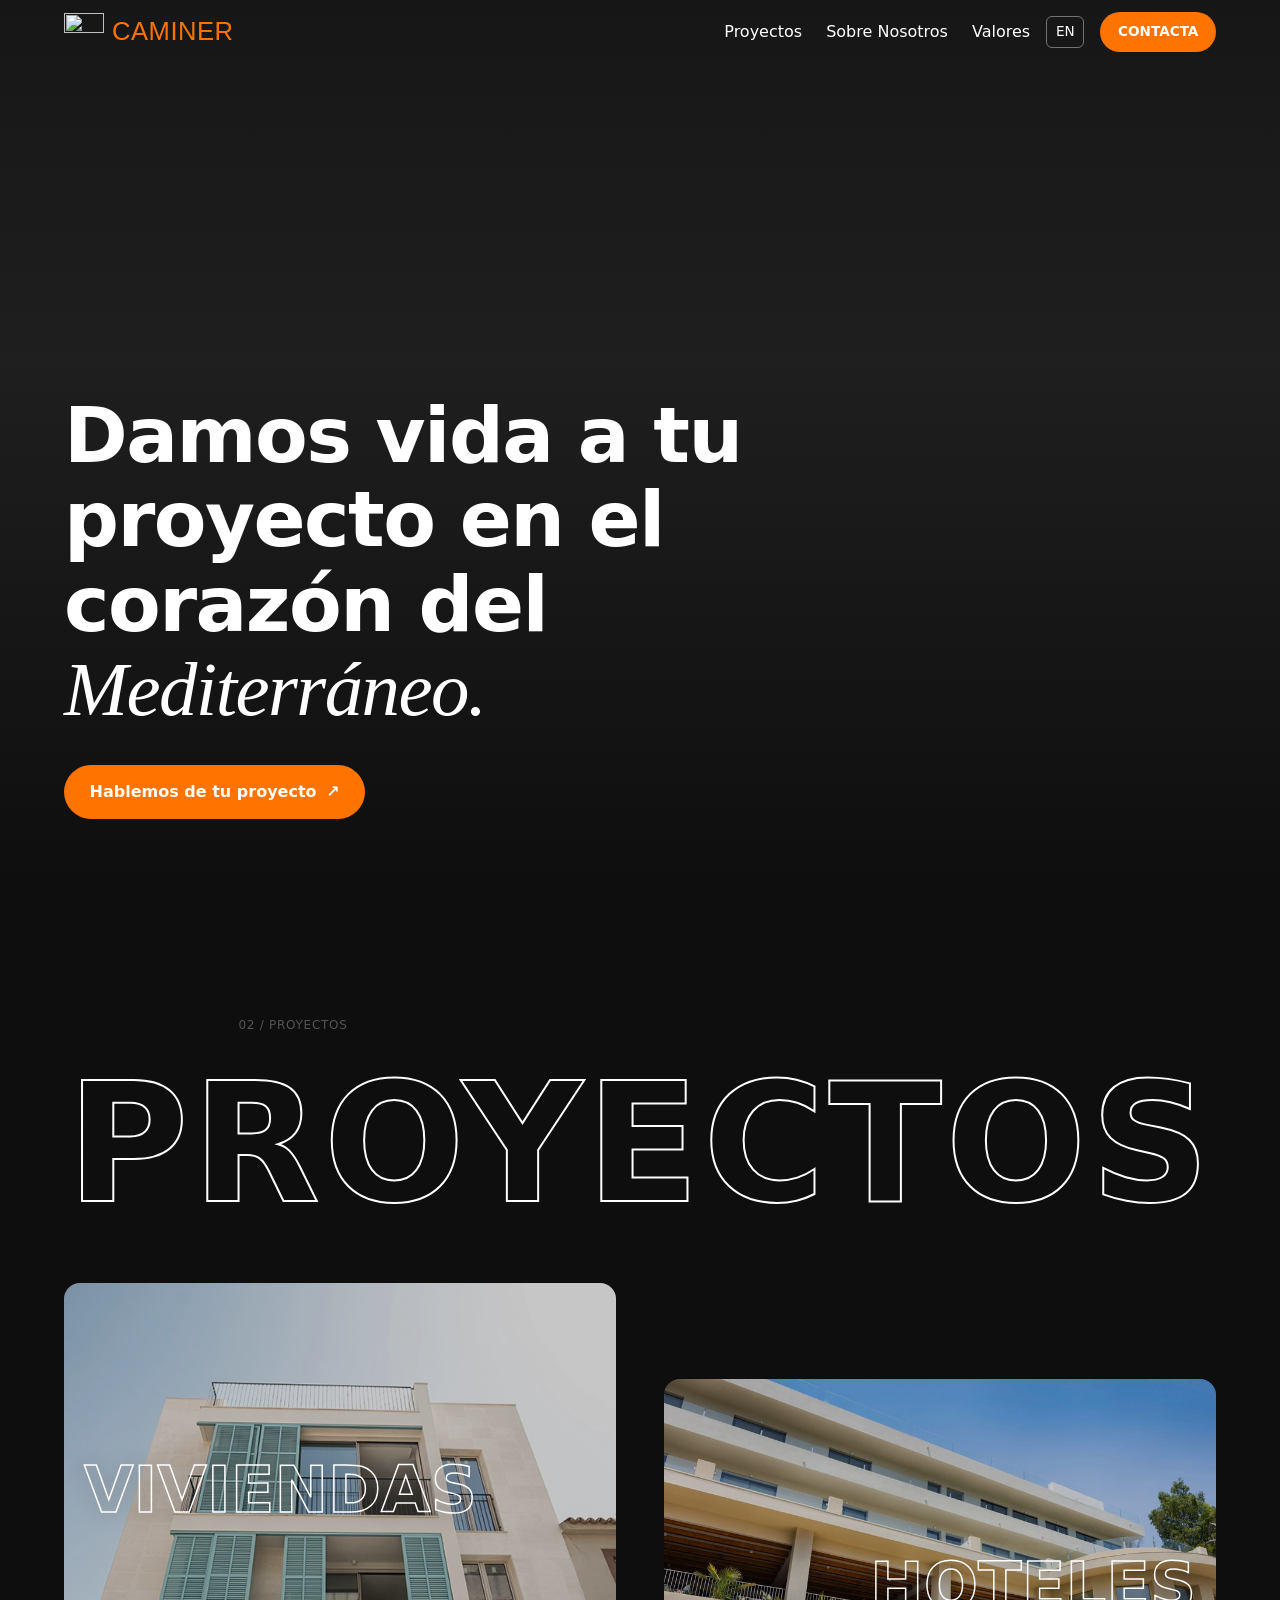
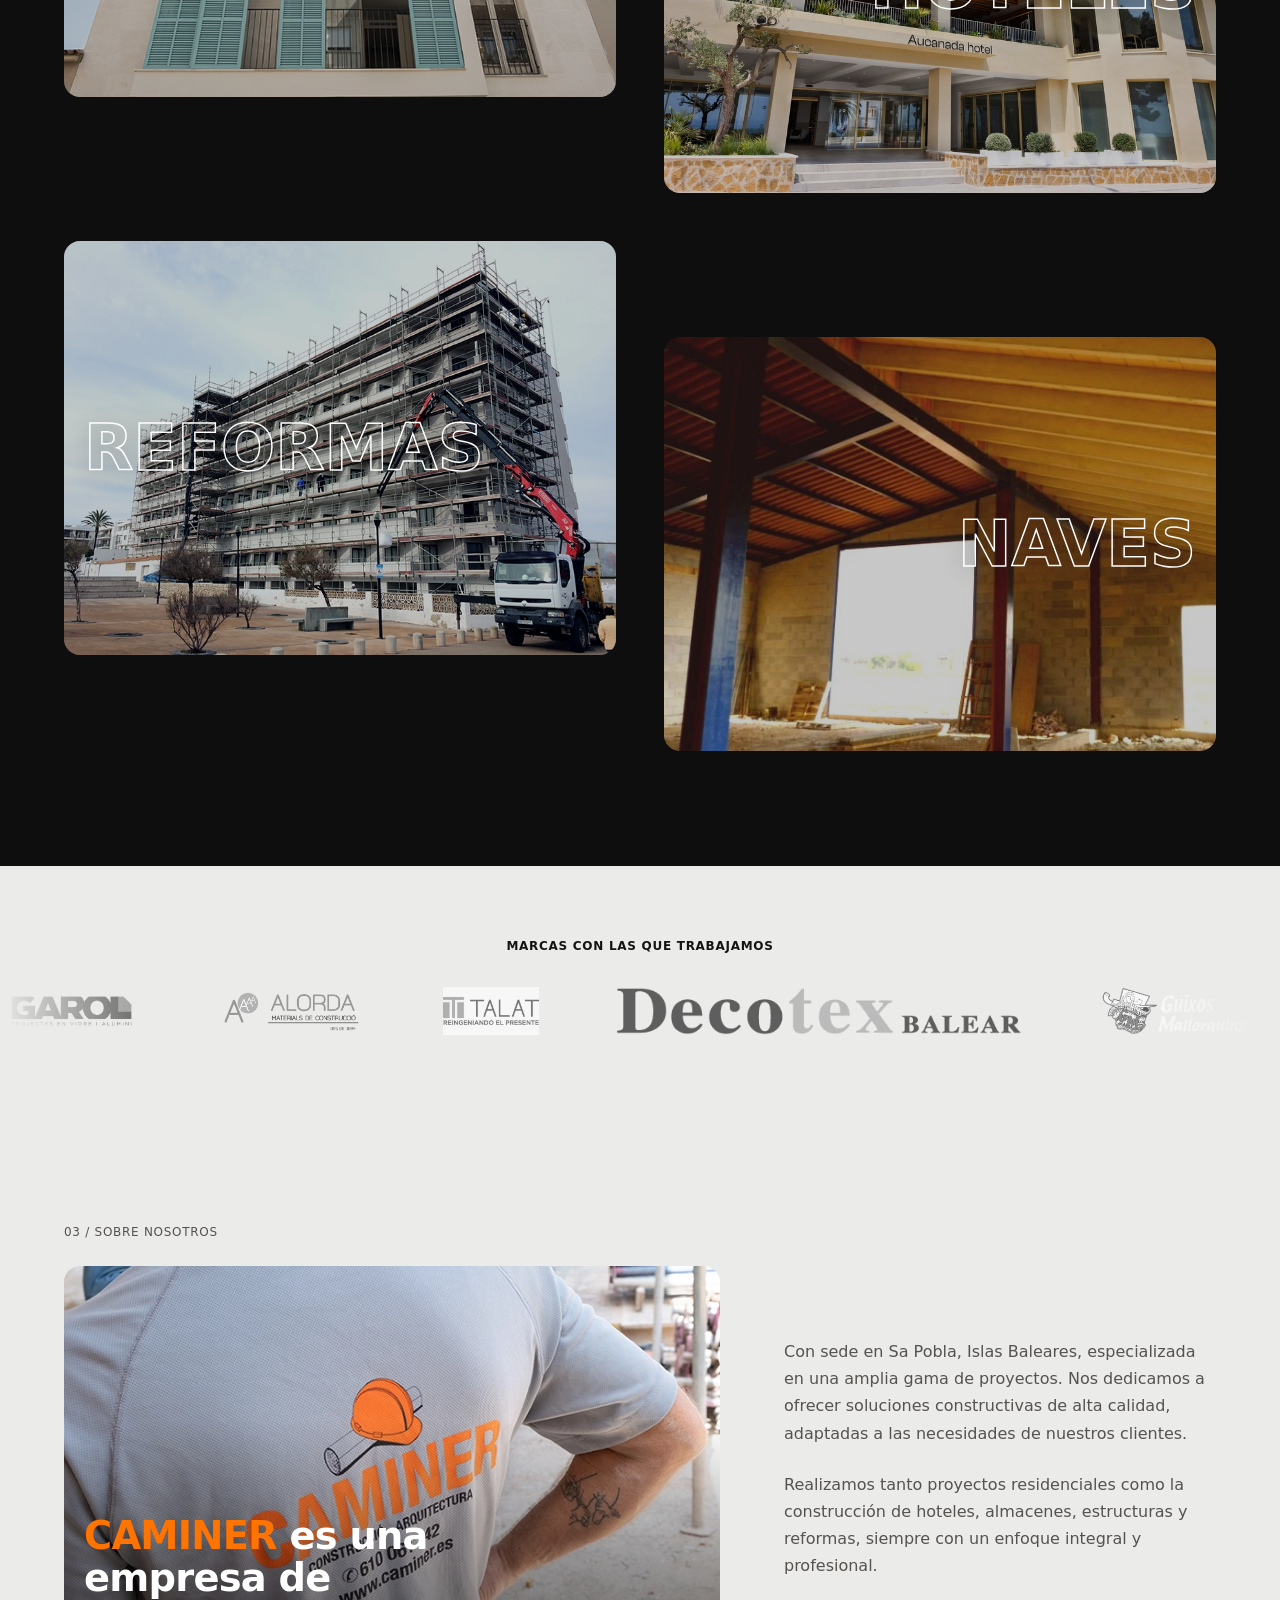
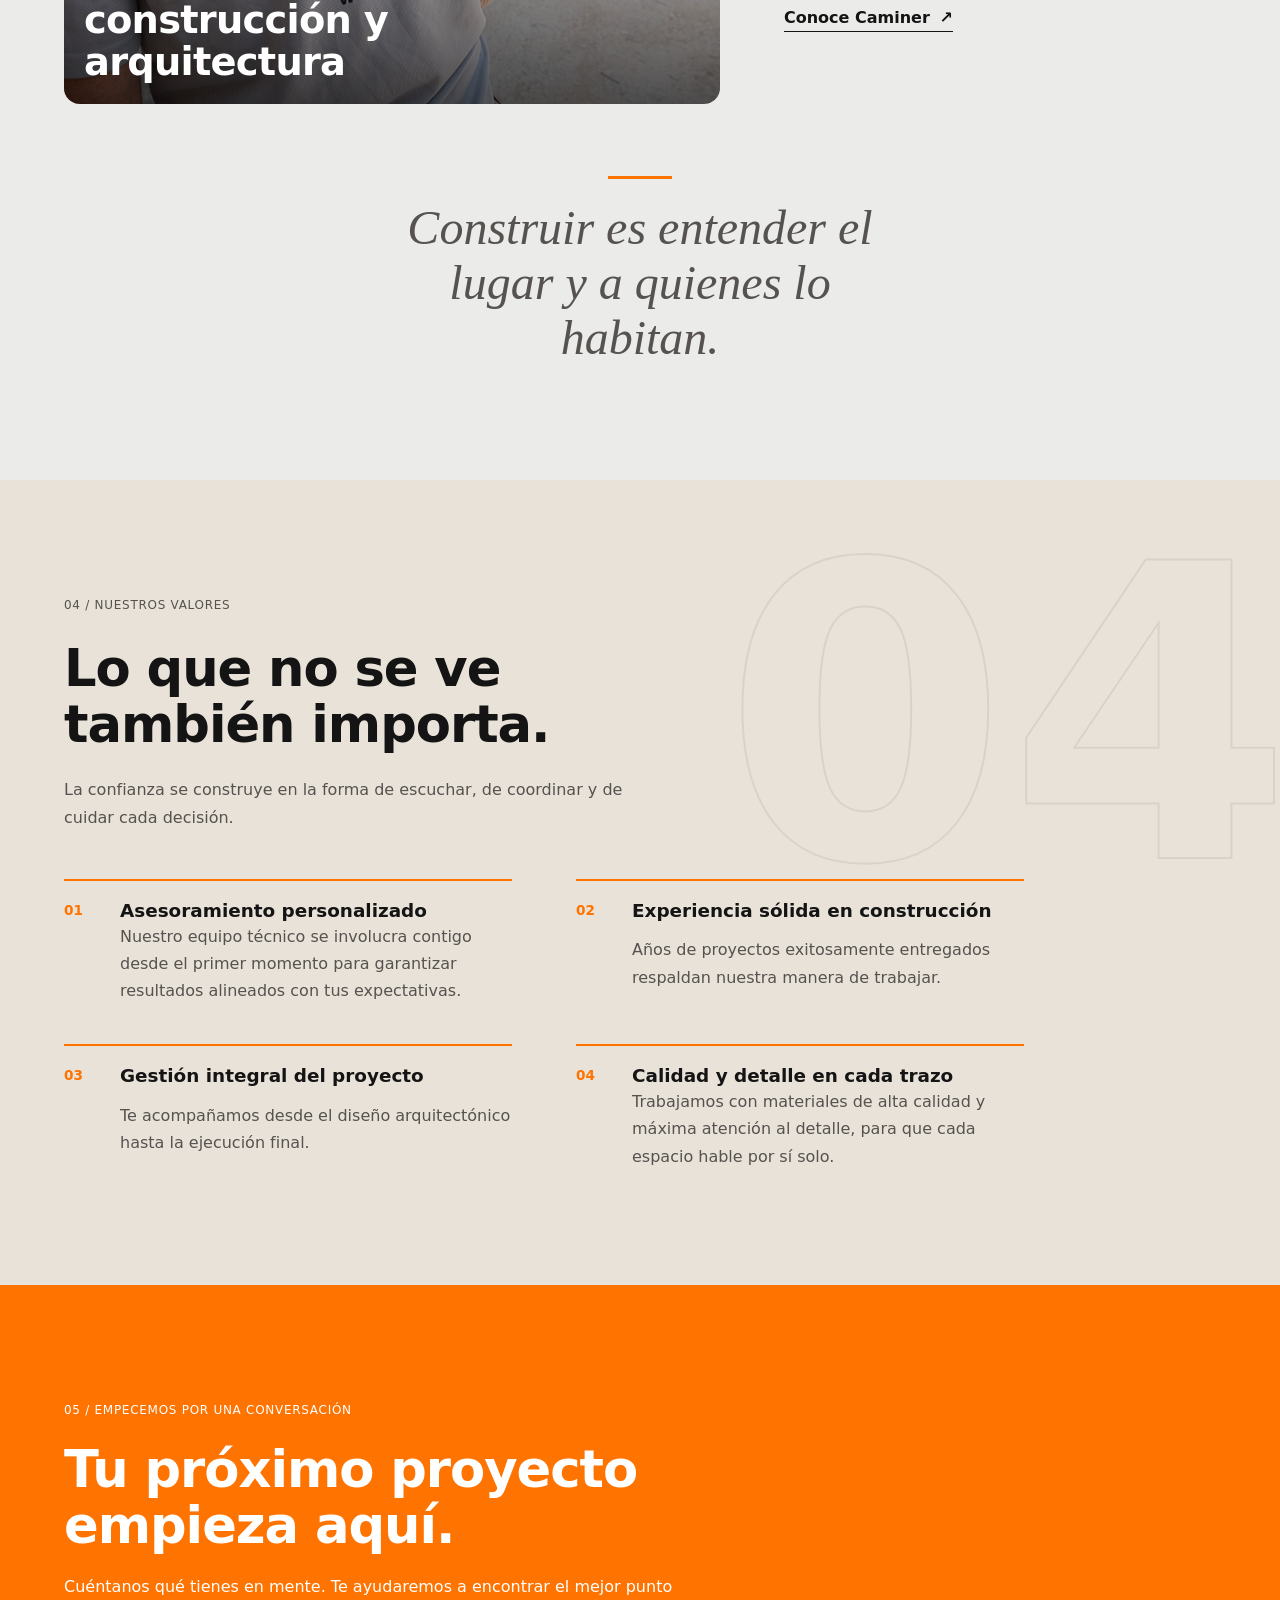
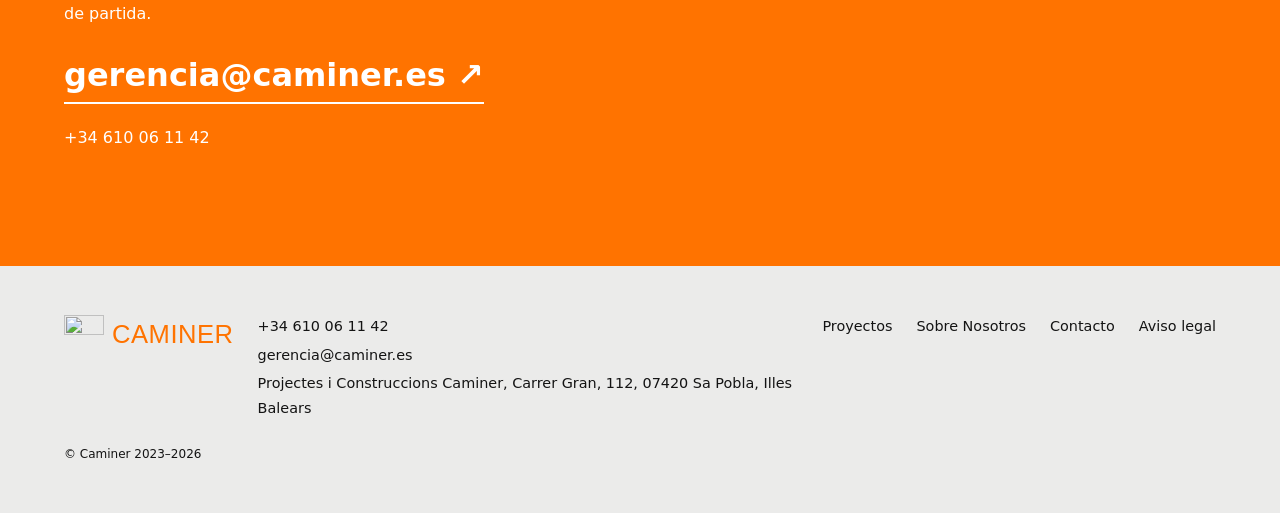
==== index.html @ 470d02f5 "first commit" ====
<!doctype html>
<html lang="es">
  <head>
    <meta charset="utf-8" />
    <meta
      name="viewport"
      content="width=device-width, initial-scale=1, viewport-fit=cover"
    />
    <title>Caminer | Construcción y arquitectura en Sa Pobla, Mallorca</title>
    <meta
      name="description"
      content="Caminer es una empresa de construcción y arquitectura en Sa Pobla, Mallorca: viviendas, hoteles, naves y reformas con gestión integral del proyecto."
    />
    <link rel="canonical" href="https://www.caminer.es/" />
    <meta property="og:type" content="website" />
    <meta property="og:site_name" content="Caminer" />
    <meta
      property="og:title"
      content="Caminer | Construcción y arquitectura en Mallorca"
    />
    <meta
      property="og:description"
      content="Damos vida a tu proyecto en el corazón del Mediterráneo."
    />
    <meta
      property="og:image"
      content="https://www.caminer.es/assets/img/og-card.jpg"
    />
    <meta property="og:locale" content="es_ES" />
    <meta name="twitter:card" content="summary_large_image" />
    <meta name="theme-color" content="#ebebea" />
    <link rel="icon" href="assets/icons/logo.png" />
    <link
      rel="preload"
      href="assets/fonts/Montserrat-VariableFont_wght.ttf"
      as="font"
      type="font/woff2"
      crossorigin
    />
    <link
      rel="preload"
      as="image"
      href="assets/img/hero.webp"
      fetchpriority="high"
    />
    <link rel="stylesheet" href="css/main.css" />
    <script defer src="js/main.js"></script>
    <script type="application/ld+json">
      {
        "@context": "https://schema.org",
        "@type": "GeneralContractor",
        "name": "Projectes i Construccions Caminer S.L.",
        "url": "https://www.caminer.es",
        "telephone": "+34610061142",
        "email": "gerencia@caminer.es",
        "address": {
          "@type": "PostalAddress",
          "streetAddress": "Carrer Gran, 112",
          "postalCode": "07420",
          "addressLocality": "Sa Pobla",
          "addressRegion": "Illes Balears",
          "addressCountry": "ES"
        }
      }
    </script>
  </head>
  <body id="top">
    <a class="skip" href="#main">Saltar al contenido</a>

    <header class="site-header">
      <a class="brand" href="#top" aria-label="Caminer, inicio"
        ><img src="assets/icons/logo.png" alt="" width="40" height="40" /><span
          >CAMINER</span
        ></a
      >
      <nav class="nav" aria-label="Principal">
        <a href="proyectos.html" data-i18n="nav.projects">Proyectos</a>
        <a href="#nosotros" data-i18n="nav.about">Sobre Nosotros</a>
        <a href="#valores" data-i18n="nav.values">Valores</a>
      </nav>
      <button
        class="lang"
        type="button"
        aria-label="Cambiar idioma / Change language"
      >
        EN
      </button>
      <a class="pill pill--small" href="#contacto" data-i18n="nav.contact"
        >CONTACTA</a
      >
      <button
        class="burger"
        type="button"
        aria-label="Abrir menú"
        aria-haspopup="dialog"
        aria-controls="menu"
        aria-expanded="false"
      >
        <span></span><span></span><span></span>
      </button>
    </header>

    <dialog id="menu" class="menu" aria-label="Menú">
      <div class="menu__card">
        <div class="menu__head">
          <a class="brand" href="#top"
            ><img
              src="assets/icons/logo.png"
              alt=""
              width="40"
              height="40"
            /><span>CAMINER</span></a
          >
          <button class="menu__close" type="button" aria-label="Cerrar menú">
            <svg
              viewBox="0 0 24 24"
              width="28"
              height="28"
              fill="none"
              stroke="currentColor"
              stroke-width="2.5"
              stroke-linecap="round"
              aria-hidden="true"
            >
              <path d="M5 5l14 14M19 5 5 19" />
            </svg>
          </button>
        </div>
        <ol class="menu__list">
          <li>
            <a href="#top"
              ><span>01</span><span data-i18n="menu.home">Inicio</span></a
            >
          </li>
          <li>
            <a href="proyectos.html"
              ><span>02</span><span data-i18n="nav.projects">Proyectos</span></a
            >
          </li>
          <li>
            <a href="#nosotros"
              ><span>03</span
              ><span data-i18n="nav.about">Sobre Nosotros</span></a
            >
          </li>
          <li>
            <a href="#valores"
              ><span>04</span
              ><span data-i18n="menu.values">Nuestros valores</span></a
            >
          </li>
        </ol>
        <a class="pill pill--hot" href="#contacto" data-i18n="nav.contact"
          >CONTACTA</a
        >
        <address class="menu__info">
          <a href="tel:+34610061142"
            ><svg
              viewBox="0 0 24 24"
              width="14"
              height="14"
              fill="none"
              stroke="currentColor"
              stroke-width="2"
              stroke-linecap="round"
              stroke-linejoin="round"
              aria-hidden="true"
            >
              <path
                d="M5 4h4l2 5-2.5 1.5a11 11 0 0 0 5 5L15 13l5 2v4a2 2 0 0 1-2 2A16 16 0 0 1 3 6a2 2 0 0 1 2-2z"
              /></svg
            >+34 610 06 11 42</a
          >
          <a href="mailto:gerencia@caminer.es"
            ><svg
              viewBox="0 0 24 24"
              width="14"
              height="14"
              fill="none"
              stroke="currentColor"
              stroke-width="2"
              stroke-linecap="round"
              stroke-linejoin="round"
              aria-hidden="true"
            >
              <rect x="3" y="5" width="18" height="14" rx="2" />
              <path d="m3 7 9 6 9-6" /></svg
            >gerencia@caminer.es</a
          >
          <span
            ><svg
              viewBox="0 0 24 24"
              width="14"
              height="14"
              fill="none"
              stroke="currentColor"
              stroke-width="2"
              stroke-linecap="round"
              stroke-linejoin="round"
              aria-hidden="true"
            >
              <path d="M12 21s7-6.2 7-11a7 7 0 1 0-14 0c0 4.8 7 11 7 11z" />
              <circle cx="12" cy="10" r="2.5" /></svg
            >Projectes i Construccions Caminer, Carrer Gran, 112, 07420 Sa
            Pobla, Illes Balears</span
          >
        </address>
        <div class="menu__social">
          <a
            href="https://www.instagram.com/caminer/"
            class="ig"
            aria-label="Instagram"
            rel="noopener"
            ><svg
              viewBox="0 0 24 24"
              width="22"
              height="22"
              fill="none"
              stroke="currentColor"
              stroke-width="2"
              aria-hidden="true"
            >
              <rect x="3" y="3" width="18" height="18" rx="5" />
              <circle cx="12" cy="12" r="4" />
              <circle cx="17.5" cy="6.5" r=".8" fill="currentColor" /></svg
          ></a>
          <a href="https://x.com/caminer" aria-label="X" rel="noopener"
            ><svg
              viewBox="0 0 24 24"
              width="22"
              height="22"
              fill="none"
              stroke="currentColor"
              stroke-width="2.2"
              stroke-linecap="round"
              aria-hidden="true"
            >
              <path d="M4 4l16 16M20 4 4 20" /></svg
          ></a>
          <button
            class="lang"
            type="button"
            aria-label="Cambiar idioma / Change language"
          >
            EN
          </button>
        </div>
        <small>© Caminer 2023–<span data-year>2026</span></small>
      </div>
    </dialog>

    <main id="main">
      <section class="hero" aria-labelledby="hero-title">
        <div class="hero__media" aria-hidden="true">
          <video
            class="hero__video"
            autoplay
            muted
            loop
            playsinline
            preload="auto"
            poster="assets/img/hero.webp"
            tabindex="-1"
            disablepictureinpicture
            disableremoteplayback
          >
            <source src="assets/video/hero.webm" type="video/webm" />
            <source src="assets/video/hero.mp4" type="video/mp4" />
          </video>
        </div>
        <div class="hero__content">
          <h1 id="hero-title" data-i18n="hero.title">
            Damos vida a tu proyecto en el corazón del <em>Mediterráneo.</em>
          </h1>
          <a class="pill" href="#contacto"
            ><span data-i18n="hero.cta">Hablemos de tu proyecto</span>
            <span aria-hidden="true">↗</span></a
          >
        </div>
      </section>

      <section
        class="projects"
        id="proyectos"
        aria-labelledby="proyectos-title"
      >
        <p class="eyebrow" data-i18n="projects.eyebrow">02 / Proyectos</p>
        <h2 id="proyectos-title" class="projects__title">
          <a href="proyectos.html" data-i18n="projects.title">PROYECTOS</a>
        </h2>
        <ul class="projects__list">
          <li class="project project--left reveal">
            <a href="proyectos.html?filter=viviendas"
              ><img
                loading="lazy"
                decoding="async"
                src="assets/img/viviendas.webp"
                alt="Terraza de una vivienda con carpintería de madera y vidrio"
                width="800"
                height="600"
              /><span class="project__tag" data-i18n="proj.viviendas"
                >VIVIENDAS</span
              ></a
            >
          </li>
          <li class="project project--right reveal">
            <a href="proyectos.html?filter=hoteles"
              ><img
                loading="lazy"
                decoding="async"
                src="assets/img/hoteles.webp"
                alt="Hotel con piscina en Mallorca"
                width="800"
                height="600"
              /><span class="project__tag" data-i18n="proj.hoteles"
                >HOTELES</span
              ></a
            >
          </li>
          <li class="project project--left reveal">
            <a href="proyectos.html?filter=reformas"
              ><img
                loading="lazy"
                decoding="async"
                src="assets/img/reformas.webp"
                alt="Interior de una vivienda reformada"
                width="800"
                height="600"
              /><span class="project__tag" data-i18n="proj.reformas"
                >REFORMAS</span
              ></a
            >
          </li>
          <li class="project project--right reveal">
            <a href="proyectos.html?filter=naves"
              ><img
                loading="lazy"
                decoding="async"
                src="assets/img/naves.webp"
                alt="Nave industrial construida por Caminer"
                width="800"
                height="600"
              /><span class="project__tag" data-i18n="proj.naves"
                >NAVES</span
              ></a
            >
          </li>
        </ul>
      </section>

      <section class="brands" aria-labelledby="brands-title">
        <h2
          id="brands-title"
          class="brands__title eyebrow"
          data-i18n="brands.title"
        >
          Marcas con las que trabajamos
        </h2>
        <div class="brands__marquee">
          <ul class="brands__list">
            <li>
              <img
                src="assets/icons/Garol.png"
                alt="Marca 01"
                width="180"
                height="56"
                loading="lazy"
                decoding="async"
              />
            </li>
            <li>
              <img
                src="assets/icons/LOGO-ALORDA-2024.webp"
                alt="Marca 02"
                width="180"
                height="56"
                loading="lazy"
                decoding="async"
              />
            </li>
            <li>
              <img
                src="assets/icons/Logo-Talat.jpg"
                alt="Marca 03"
                width="180"
                height="56"
                loading="lazy"
                decoding="async"
              />
            </li>
            <li>
              <img
                src="assets/icons/logo_decotex-letras_header.png"
                alt="Marca 04"
                width="180"
                height="56"
                loading="lazy"
                decoding="async"
              />
            </li>
            <li>
              <img
                src="assets/icons/logo_white.webp"
                alt="Marca 05"
                width="180"
                height="56"
                loading="lazy"
                decoding="async"
              />
            </li>
          </ul>
          <ul class="brands__list" aria-hidden="true">
            <li>
              <img
                src="assets/icons/Garol.png"
                alt="Marca 01"
                width="180"
                height="56"
                loading="lazy"
                decoding="async"
              />
            </li>
            <li>
              <img
                src="assets/icons/LOGO-ALORDA-2024.webp"
                alt="Marca 02"
                width="180"
                height="56"
                loading="lazy"
                decoding="async"
              />
            </li>
            <li>
              <img
                src="assets/icons/Logo-Talat.jpg"
                alt="Marca 03"
                width="180"
                height="56"
                loading="lazy"
                decoding="async"
              />
            </li>
            <li>
              <img
                src="assets/icons/logo_decotex-letras_header.png"
                alt="Marca 04"
                width="180"
                height="56"
                loading="lazy"
                decoding="async"
              />
            </li>
            <li>
              <img
                src="assets/icons/logo_white.webp"
                alt="Marca 05"
                width="180"
                height="56"
                loading="lazy"
                decoding="async"
              />
            </li>
          </ul>
        </div>
      </section>
      <section class="about" id="nosotros" aria-labelledby="about-title">
        <p class="eyebrow reveal" data-i18n="about.kicker">
          03 / Sobre nosotros
        </p>
        <article class="about__card reveal">
          <picture>
            <source srcset="assets/img/compromiso.webp" type="image/avif" />
            <img
              loading="lazy"
              decoding="async"
              src="assets/img/nosotros.webp"
              alt="Equipo de Caminer en obra"
              width="900"
              height="600"
            />
          </picture>
          <h2 id="about-title" data-i18n="about.title">
            <b>CAMINER</b> es una empresa de construcción y arquitectura
          </h2>
        </article>
        <div class="about__text">
          <p class="reveal reveal--right" data-i18n="about.p1">
            Con sede en Sa Pobla, Islas Baleares, especializada en una amplia
            gama de proyectos. Nos dedicamos a ofrecer soluciones constructivas
            de alta calidad, adaptadas a las necesidades de nuestros clientes.
          </p>
          <p class="reveal reveal--right" data-i18n="about.p2">
            Realizamos tanto proyectos residenciales como la construcción de
            hoteles, almacenes, estructuras y reformas, siempre con un enfoque
            integral y profesional.
          </p>
          <a class="arrow-link reveal reveal--right" href="#valores"
            ><span data-i18n="about.more">Conoce Caminer</span>
            <span aria-hidden="true">↗</span></a
          >
        </div>
        <blockquote class="about__quote reveal" data-i18n="about.quote">
          Construir es entender el lugar y a quienes lo habitan.
        </blockquote>
      </section>

      <section class="values" id="valores" aria-labelledby="valores-title">
        <p class="eyebrow reveal" data-i18n="values.eyebrow">
          04 / Nuestros valores
        </p>
        <h2 class="reveal" id="valores-title" data-i18n="values.title">
          Lo que no se ve también importa.
        </h2>
        <p class="reveal" data-i18n="values.lead">
          La confianza se construye en la forma de escuchar, de coordinar y de
          cuidar cada decisión.
        </p>
        <ol class="values__list">
          <li class="reveal">
            <span class="values__n">01</span>
            <h3 data-i18n="values.1.t">Asesoramiento personalizado</h3>
            <p data-i18n="values.1.p">
              Nuestro equipo técnico se involucra contigo desde el primer
              momento para garantizar resultados alineados con tus expectativas.
            </p>
          </li>
          <li class="reveal">
            <span class="values__n">02</span>
            <h3 data-i18n="values.2.t">Experiencia sólida en construcción</h3>
            <p data-i18n="values.2.p">
              Años de proyectos exitosamente entregados respaldan nuestra manera
              de trabajar.
            </p>
          </li>
          <li class="reveal">
            <span class="values__n">03</span>
            <h3 data-i18n="values.3.t">Gestión integral del proyecto</h3>
            <p data-i18n="values.3.p">
              Te acompañamos desde el diseño arquitectónico hasta la ejecución
              final.
            </p>
          </li>
          <li class="reveal">
            <span class="values__n">04</span>
            <h3 data-i18n="values.4.t">Calidad y detalle en cada trazo</h3>
            <p data-i18n="values.4.p">
              Trabajamos con materiales de alta calidad y máxima atención al
              detalle, para que cada espacio hable por sí solo.
            </p>
          </li>
        </ol>
      </section>

      <section class="cta" id="contacto" aria-labelledby="contacto-title">
        <p class="eyebrow" data-i18n="contact.eyebrow">
          05 / Empecemos por una conversación
        </p>
        <h2 id="contacto-title" data-i18n="contact.title">
          Tu próximo proyecto empieza aquí.
        </h2>
        <p data-i18n="contact.p">
          Cuéntanos qué tienes en mente. Te ayudaremos a encontrar el mejor
          punto de partida.
        </p>
        <a class="cta__mail" href="mailto:gerencia@caminer.es"
          >gerencia@caminer.es <span aria-hidden="true">↗</span></a
        >
        <a class="cta__tel" href="tel:+34610061142">+34 610 06 11 42</a>
      </section>
    </main>

    <footer class="site-footer">
      <a class="brand" href="/" aria-label="Caminer, inicio"
        ><img src="assets/icons/logo.png" alt="" width="40" height="40" /><span
          >CAMINER</span
        ></a
      >
      <address>
        <a href="tel:+34610061142">+34 610 06 11 42</a>
        <a href="mailto:gerencia@caminer.es">gerencia@caminer.es</a>
        <span
          >Projectes i Construccions Caminer, Carrer Gran, 112, 07420 Sa Pobla,
          Illes Balears</span
        >
      </address>
      <nav aria-label="Pie de página">
        <a href="proyectos.html" data-i18n="foot.projects">Proyectos</a>
        <a href="#nosotros" data-i18n="nav.about">Sobre Nosotros</a>
        <a href="#contacto" data-i18n="foot.contact">Contacto</a>
        <a href="aviso-legal.html" data-i18n="foot.legal">Aviso legal</a>
      </nav>
      <small>© Caminer 2023–<span data-year>2026</span></small>
    </footer>
  </body>
</html>
---- css/main.css ----
@font-face {
  font-family: Montserrat;
  src: url(../assets/fonts/Montserrat-VariableFont_wght.ttf) format("ttf");
  font-weight: 100 900;
  font-display: swap;
}
@font-face {
  font-family: Anton;
  src: url(../assets/fonts/Anton-Regular.ttf) format("ttf");
  font-display: swap;
}
@font-face {
  font-family: "Instrument Serif";
  src: url(../assets/fonts/Montserrat-Italic-VariableFont_wght.ttf)
    format("ttf");
  font-style: italic;
  font-display: swap;
}
:root {
  --bg: #ebebea;
  --ink: #141414;
  --muted: #55524f;
  --accent: #ff7300;
  --sand: #e9e2d8;
  --hot: #ff3d00;
  --display: Anton, Impact, sans-serif;
  --menu-serif: "Noto Serif", Georgia, serif;
  --night: #0e0e0e;
  --sans: Montserrat, system-ui, sans-serif;
  --serif: "Instrument Serif", Georgia, serif;
  --pad: clamp(1.25rem, 5vw, 6rem);
  --ease: cubic-bezier(0.2, 0.7, 0.2, 1);
}
*,
*::before,
*::after {
  box-sizing: border-box;
  margin: 0;
}
/* the reset above removes <dialog>'s default margin:auto, which is what centres it */
dialog {
  margin: auto;
}
html {
  scroll-behavior: smooth;
  scroll-padding-top: 5rem;
}
body {
  font: 400 1rem/1.7 var(--sans);
  color: var(--ink);
  background: var(--bg);
}
img,
video {
  display: block;
  max-width: 100%;
  height: auto;
}
a {
  color: inherit;
  text-decoration: none;
}
ul,
ol {
  list-style: none;
  padding: 0;
}
:focus-visible {
  outline: 3px solid var(--accent);
  outline-offset: 3px;
}
.skip {
  position: absolute;
  left: -999px;
}
.skip:focus {
  left: 1rem;
  top: 1rem;
  z-index: 99;
  background: #fff;
  padding: 0.5rem 1rem;
}
h1,
h2 {
  font-weight: 600;
  line-height: 1.1;
  letter-spacing: -0.02em;
}
h1 {
  font-size: clamp(2.2rem, 6vw, 5.5rem);
  max-width: 16ch;
}
h2 {
  font-size: clamp(1.9rem, 4vw, 3.5rem);
  max-width: 18ch;
}
h3 {
  font-size: 1.15rem;
  font-weight: 600;
  line-height: 1.3;
}
em {
  font-family: var(--serif);
  font-style: italic;
  font-weight: 400;
}
p {
  max-width: 60ch;
  color: var(--muted);
}
.eyebrow {
  font-size: 0.75rem;
  letter-spacing: 0.06em;
  text-transform: uppercase;
}
.projects > .eyebrow {
  text-align: center;
  margin-bottom: 1rem;
}

.pill {
  display: inline-flex;
  gap: 0.6rem;
  align-items: center;
  background: var(--accent);
  color: #fff;
  font-weight: 600;
  padding: 0.85rem 1.6rem;
  border-radius: 999px;
  transition: transform 0.25s var(--ease);
}
.pill:hover {
  transform: translateY(-2px);
}
.pill--small {
  padding: 0.5rem 1.1rem;
  font-size: 0.85rem;
}
.arrow-link {
  display: inline-flex;
  gap: 0.6rem;
  font-weight: 600;
  border-bottom: 1px solid currentColor;
  width: max-content;
}

/* header */
.site-header {
  position: fixed;
  inset: 0 0 auto;
  z-index: 20;
  display: flex;
  align-items: center;
  gap: 1rem;
  padding: 0.75rem var(--pad);
}
.brand {
  display: flex;
  align-items: center;
  gap: 0.5rem;
  font: 400 1.6rem/1 var(--display);
  letter-spacing: 0.02em;
  color: var(--accent);
}
.nav {
  display: flex;
  align-items: center;
  gap: 1.5rem;
  margin-left: auto;
  font-weight: 500;
  color: #fff;
}
.nav a:hover {
  color: var(--accent);
}
.lang {
  background: none;
  border: 1px solid #fff6;
  color: #fff;
  border-radius: 6px;
  padding: 0.2rem 0.55rem;
  cursor: pointer;
  font: inherit;
  font-size: 0.85rem;
}
.burger {
  display: none;
  flex-direction: column;
  justify-content: center;
  gap: 6px;
  width: 2.5rem;
  height: 2.5rem;
  background: none;
  border: 0;
  cursor: pointer;
}
.burger span {
  height: 2px;
  background: var(--accent);
  border-radius: 2px;
}
/* glassmorphism header: frosted white over the hero, brighter frost + dark text once past it */
.site-header {
  background: transparent;
  border-bottom: 1px solid transparent;
  box-shadow: none;
  transition:
    background 0.4s,
    border-color 0.4s,
    box-shadow 0.4s,
    -webkit-backdrop-filter 0.4s,
    backdrop-filter 0.4s;
}
.site-header.is-solid {
  background: rgba(255, 255, 255, 0.62);
  -webkit-backdrop-filter: blur(18px) saturate(170%);
  backdrop-filter: blur(18px) saturate(170%);
  border-bottom-color: rgba(0, 0, 0, 0.08);
  box-shadow: 0 8px 32px rgba(0, 0, 0, 0.12);
}
.nav {
  transition: color 0.4s;
}
.site-header.is-solid .nav {
  color: var(--ink);
}
.site-header.is-solid > .lang {
  color: var(--ink);
  border-color: rgba(0, 0, 0, 0.25);
}
@supports not (
  (backdrop-filter: blur(1px)) or (-webkit-backdrop-filter: blur(1px))
) {
  .site-header.is-solid {
    background: rgba(255, 255, 255, 0.96);
  }
}

/* hero: autoplaying muted video, no controls */
.hero {
  position: relative;
  min-height: 100svh;
  display: grid;
  align-items: end;
  color: #fff;
  overflow: hidden;
  background: #222;
}
.hero__media {
  position: absolute;
  inset: 0;
  overflow: hidden;
  pointer-events: none;
  background: #222 url(../assets/img/hero.webp) center/cover;
}
.hero__video {
  position: absolute;
  inset: 0;
  width: 100%;
  height: 100%;
  object-fit: cover;
}
/* hero.webp (CSS background + poster) shows while the video loads and for reduced-motion visitors */
@media (prefers-reduced-motion: reduce) {
  .hero__video {
    display: none;
  }
}
.hero::after {
  content: "";
  position: absolute;
  inset: 0;
  background: linear-gradient(
    to bottom,
    rgba(0, 0, 0, 0.35),
    rgba(0, 0, 0, 0.1) 40%,
    rgba(0, 0, 0, 0.6)
  );
}
.hero__content {
  position: relative;
  z-index: 1;
  display: grid;
  gap: 2rem;
  justify-items: start;
  padding: 0 var(--pad) 9svh;
}
.hero h1 {
  animation: rise 1s var(--ease) 0.2s both;
}
.hero .pill {
  animation: rise 1s var(--ease) 0.45s both;
}
@keyframes rise {
  from {
    opacity: 0;
    transform: translateY(24px);
  }
  to {
    opacity: 1;
    transform: none;
  }
}

/* projects */
.projects {
  background: var(--night);
  color: #fff;
  padding: clamp(4rem, 9vw, 8rem) var(--pad);
  overflow: hidden;
}
.projects__title a {
  display: block;
  color: inherit;
  transition: color 0.4s;
}
.projects__title a:hover,
.projects__title a:focus-visible {
  color: #fff;
}
.projects__title {
  font-size: clamp(3rem, 13vw, 11rem);
  max-width: none;
  text-align: center;
  font-weight: 800;
  color: transparent;
  -webkit-text-stroke: 2px #fff;
  letter-spacing: 0.02em;
  margin-bottom: 3rem;
}
.projects__list {
  display: grid;
  gap: clamp(1.5rem, 4vw, 3rem);
}
.project {
  width: min(88%, 46rem);
}
.project--right {
  justify-self: end;
}
.project a {
  position: relative;
  display: block;
  border-radius: 1rem;
  overflow: visible;
}
.project img {
  width: 100%;
  aspect-ratio: 4/3;
  object-fit: cover;
  border-radius: 1rem;
}
/* label stays inside the photo (no overhang, so nothing clips or collides):
   rest = on the outer edge, hover/focus = centred. Transform-only. */
.project a {
  container-type: inline-size;
}
.project a::after {
  content: "";
  position: absolute;
  inset: 0;
  border-radius: 1rem;
  background: rgba(0, 0, 0, 0.22);
  pointer-events: none;
}
.project__tag {
  position: absolute;
  z-index: 1;
  top: 50%;
  left: 50%;
  white-space: nowrap;
  pointer-events: none;
  font-weight: 800;
  font-size: clamp(1.8rem, 5vw, 4rem);
  line-height: 1;
  color: transparent;
  -webkit-text-stroke: 1.5px #fff;
  filter: drop-shadow(0 2px 10px rgba(0, 0, 0, 0.45));
  transform: translate(-50%, -50%);
  transition:
    transform 0.6s var(--ease),
    color 0.4s;
}
.project--left .project__tag {
  transform: translate(calc(-50cqw + 1.25rem), -50%);
}
.project--right .project__tag {
  transform: translate(calc(50cqw - 1.25rem - 100%), -50%);
}
.project a:focus-visible .project__tag {
  transform: translate(-50%, -50%);
  color: #fff;
}
@media (hover: hover) {
  .project a:hover .project__tag {
    transform: translate(-50%, -50%);
    color: #fff;
  }
}
@media (hover: hover) and (min-width: 860px) {
  .project a {
    transition: transform 0.6s var(--ease);
  }
  .project--left a:hover {
    transform: translateX(1.25rem);
  }
  .project--right a:hover {
    transform: translateX(-1.25rem);
  }
}
@media (min-width: 860px) {
  .projects__list {
    grid-template-columns: repeat(2, minmax(0, 1fr));
    align-items: start;
  }
  .project {
    width: 100%;
  }
  .project--right {
    margin-top: 6rem;
  }
}

/* about */
.about {
  padding: clamp(4rem, 9vw, 8rem) var(--pad);
  display: grid;
  gap: 1.5rem;
  justify-items: start;
}
.about__card {
  position: relative;
  border-radius: 1rem;
  overflow: hidden;
  width: 100%;
  max-width: 56rem;
}
.about__card img {
  width: 100%;
  aspect-ratio: 3/2;
  object-fit: cover;
}
.about__card::after {
  content: "";
  position: absolute;
  inset: 0;
  background: linear-gradient(to top, rgba(0, 0, 0, 0.65), transparent 65%);
}
.about__card h2 {
  position: absolute;
  z-index: 1;
  left: 1.25rem;
  right: 1.25rem;
  bottom: 1.25rem;
  color: #fff;
  font-size: clamp(1.4rem, 3.2vw, 2.4rem);
}
.about__card b {
  color: var(--accent);
}
.about__quote {
  font-family: var(--serif);
  font-style: italic;
  font-size: clamp(1.8rem, 4vw, 3rem);
  line-height: 1.15;
  color: var(--muted);
  max-width: 20ch;
  margin-top: 2rem;
}

/* values */
.values {
  background: var(--sand);
  padding: clamp(4rem, 9vw, 8rem) var(--pad);
  display: grid;
  gap: 1.5rem;
}
.values__list {
  display: grid;
  gap: 2rem;
  margin-top: 1.5rem;
  max-width: 60rem;
}
.values__list li {
  display: grid;
  grid-template-columns: 2.5rem 1fr;
  column-gap: 1rem;
  padding-top: 1.25rem;
  border-top: 1px solid #0002;
}
.values__n {
  color: var(--accent);
  font-weight: 600;
  font-size: 0.85rem;
  grid-row: 1/3;
}
@media (min-width: 860px) {
  .values__list {
    grid-template-columns: 1fr 1fr;
    gap: 2.5rem 4rem;
  }
}

/* contact */
.cta {
  background: var(--accent);
  color: #fff;
  padding: clamp(4rem, 9vw, 8rem) var(--pad);
  display: grid;
  gap: 1.25rem;
  justify-items: start;
}
.cta p {
  color: #fff;
}
.cta__mail {
  font-size: clamp(1.2rem, 3vw, 2rem);
  font-weight: 600;
  border-bottom: 2px solid #fff;
}

/* footer */
.site-footer {
  display: grid;
  gap: 1.5rem;
  padding: 3rem var(--pad);
  background: var(--bg);
  font-size: 0.9rem;
}
.site-footer address {
  display: grid;
  gap: 0.25rem;
  font-style: normal;
}
.site-footer nav {
  display: flex;
  flex-wrap: wrap;
  gap: 0.5rem 1.5rem;
}
.site-footer a:hover {
  color: var(--accent);
}
@media (min-width: 860px) {
  .site-footer {
    grid-template-columns: auto 1fr auto;
    align-items: start;
  }
  .site-footer small {
    grid-column: 1/-1;
  }
}

/* ---------- 03 about: balanced two-column layout + motion ---------- */
.about__text {
  display: grid;
  gap: 1.5rem;
  justify-items: start;
}
.about__card picture {
  display: block;
}
.about__text > :nth-child(2) {
  --d: 0.12s;
}
.about__text > :nth-child(3) {
  --d: 0.24s;
}
.about__quote {
  position: relative;
  padding-top: 1.5rem;
  justify-self: center;
  text-align: center;
}
.about__quote::before {
  content: "";
  position: absolute;
  top: 0;
  left: 0;
  right: 0;
  margin: 0 auto;
  width: 4rem;
  height: 3px;
  background: var(--accent);
  transform: scaleX(0);
  transform-origin: center;
  transition: transform 1s var(--ease) 0.3s;
}
.about__quote.is-in::before {
  transform: none;
}
.arrow-link span[aria-hidden] {
  transition: transform 0.3s var(--ease);
}
.arrow-link:hover span[aria-hidden] {
  transform: translate(4px, -4px);
}
.js .about__card h2 {
  opacity: 0;
  transform: translateY(24px);
  transition:
    opacity 0.9s var(--ease) 0.5s,
    transform 0.9s var(--ease) 0.5s;
}
.js .about__card.is-in h2 {
  opacity: 1;
  transform: none;
}
@supports (animation-timeline: view()) {
  .about__card img {
    transform: scale(1.12);
    animation: parallax linear both;
    animation-timeline: view();
    animation-range: cover;
  }
  @keyframes parallax {
    from {
      transform: translateY(-5%) scale(1.12);
    }
    to {
      transform: translateY(5%) scale(1.12);
    }
  }
}
@supports not (animation-timeline: view()) {
  .js .about__card img {
    transform: scale(1.18);
    transition: transform 1.6s var(--ease);
  }
  .js .about__card.is-in img {
    transform: none;
  }
}
@media (min-width: 860px) {
  .about {
    grid-template-columns: repeat(12, minmax(0, 1fr));
    column-gap: clamp(1.5rem, 3vw, 3rem);
    align-items: center;
  }
  .about > .eyebrow {
    grid-column: 1/-1;
  }
  .about__card {
    grid-column: 1/8;
    max-width: none;
  }
  .about__text {
    grid-column: 8/-1;
    padding-left: clamp(0rem, 2vw, 2rem);
  }
  .about__quote {
    grid-column: 1/-1;
    max-width: 22ch;
    margin-top: 3rem;
  }
}

/* ---------- 04 values: staged reveal, drawn rules, ghost numeral ---------- */
.values {
  position: relative;
  overflow: hidden;
}
.values > * {
  position: relative;
  z-index: 1;
}
.values::after {
  content: "04";
  content: "04" / "";
  position: absolute;
  right: -1%;
  top: 4%;
  font: 800 clamp(10rem, 32vw, 30rem)/1 var(--sans);
  color: transparent;
  -webkit-text-stroke: 2px rgba(0, 0, 0, 0.07);
  pointer-events: none;
}
@supports (animation-timeline: view()) {
  .values::after {
    animation: drift linear both;
    animation-timeline: view();
    animation-range: cover;
  }
  @keyframes drift {
    from {
      transform: translateY(-8%);
    }
    to {
      transform: translateY(12%);
    }
  }
}
.values h2.reveal {
  --d: 0.1s;
}
.values > p.reveal:not(.eyebrow) {
  --d: 0.2s;
}
.values__list li {
  position: relative;
  border-top: 0;
}
.values__list li::before,
.values__list li::after {
  content: "";
  position: absolute;
  left: 0;
  right: 0;
  top: 0;
  height: 1px;
}
.values__list li::before {
  background: rgba(0, 0, 0, 0.13);
}
.values__list li::after {
  height: 2px;
  background: var(--accent);
  transform: scaleX(0);
  transform-origin: left;
  transition: transform 1.2s var(--ease) var(--d, 0s);
}
.values__list li.is-in::after {
  transform: none;
}
.values__list li:nth-child(2) {
  --d: 0.12s;
}
.values__list li:nth-child(3) {
  --d: 0.08s;
}
.values__list li:nth-child(4) {
  --d: 0.2s;
}
.values__n {
  display: inline-block;
  transform-origin: left center;
  transition: transform 0.45s var(--ease);
}
.values__list h3 {
  transition:
    color 0.3s,
    transform 0.45s var(--ease);
}
.values__list li:hover .values__n {
  transform: scale(1.35);
}
.values__list li:hover h3 {
  color: var(--accent);
  transform: translateX(6px);
}

/* brands marquee: two identical lists, each slides by its own width = seamless loop */
.brands {
  padding: clamp(2.5rem, 6vw, 4.5rem) 0;
  background: var(--bg);
  overflow: hidden;
}
.brands .brands__title {
  text-align: center;
  max-width: none;
  margin: 0 var(--pad) 2rem;
  font-family: var(--sans);
  font-size: 0.75rem;
  font-weight: 600;
  line-height: 1.4;
  letter-spacing: 0.06em;
}
.brands__marquee {
  display: flex;
  -webkit-mask-image: linear-gradient(
    90deg,
    transparent,
    #000 10%,
    #000 90%,
    transparent
  );
  mask-image: linear-gradient(
    90deg,
    transparent,
    #000 10%,
    #000 90%,
    transparent
  );
}
.brands__list {
  display: flex;
  flex: none;
  align-items: center;
  gap: clamp(2rem, 6vw, 5rem);
  padding-right: clamp(2rem, 6vw, 5rem);
  animation: marquee 40s linear infinite;
}
.brands__marquee:hover .brands__list {
  animation-play-state: paused;
}
.brands__list img {
  height: clamp(2rem, 4vw, 3rem);
  width: auto;
  max-width: none;
  filter: grayscale(1);
  opacity: 0.6;
  transition:
    filter 0.3s,
    opacity 0.3s;
}
.brands__list img:hover {
  filter: none;
  opacity: 1;
}
@keyframes marquee {
  to {
    transform: translateX(-100%);
  }
}
@media (prefers-reduced-motion: reduce) {
  .brands__marquee {
    overflow-x: auto;
  }
  .brands__list[aria-hidden] {
    display: none;
  }
}

/* scroll reveal */
.js .reveal {
  opacity: 0;
  transform: translateY(28px);
  transition:
    opacity 0.8s var(--ease) var(--d, 0s),
    transform 0.8s var(--ease) var(--d, 0s);
}
.js .reveal--right {
  transform: translateX(40px);
}
.js .reveal.is-in {
  opacity: 1;
  transform: none;
}

/* menu card (dialog) */
.menu {
  border: 0;
  padding: 0;
  background: transparent;
  width: min(92vw, 26rem);
  max-height: 94svh;
  margin: auto;
  overflow: visible;
  color: #1a1a1a;
}
.menu::backdrop {
  background: rgba(0, 0, 0, 0.65);
}
.menu[open] {
  animation: pop 0.35s var(--ease);
}
.menu[open]::backdrop {
  animation: fade 0.35s;
}
@keyframes pop {
  from {
    opacity: 0;
    transform: translateY(16px) scale(0.97);
  }
}
@keyframes fade {
  from {
    opacity: 0;
  }
}
.menu__card {
  display: flex;
  flex-direction: column;
  background: #fff;
  border-radius: 1.25rem;
  box-shadow: 0 12px 40px rgba(0, 0, 0, 0.4);
  max-height: 94svh;
  overflow: auto;
}
.menu__head {
  display: flex;
  justify-content: space-between;
  align-items: center;
  padding: 0.9rem 1.25rem;
  border-bottom: 1px solid #ddd;
}
.menu .brand {
  color: var(--hot);
}
.menu__close {
  display: grid;
  place-items: center;
  width: 2.75rem;
  height: 2.75rem;
  background: none;
  border: 0;
  color: #aaa;
  cursor: pointer;
}
.menu__close:hover {
  color: var(--ink);
}
.menu__list {
  display: grid;
  padding: 2rem 1.5rem 1rem;
}
.menu__list a {
  display: flex;
  gap: 0.6rem;
  padding: 0.7rem 0;
  font: 400 1.35rem/1.2 var(--menu-serif);
  text-transform: uppercase;
  color: #222;
  border-bottom: 1px solid #ccc;
}
.menu__list a:hover span:last-child {
  color: var(--hot);
}
.menu__list span:first-child {
  color: #888;
}
.pill--hot {
  align-self: center;
  margin: 1.5rem 0;
  background: var(--hot);
  box-shadow: 0 6px 14px rgba(255, 61, 0, 0.4);
}
.menu__info {
  display: grid;
  gap: 0.6rem;
  padding: 1rem 1.25rem;
  border-top: 1px solid #ddd;
  font-style: normal;
  font-size: 0.8rem;
  color: #222;
}
.menu__info > * {
  display: flex;
  gap: 0.6rem;
  align-items: flex-start;
}
.menu__info svg {
  flex: none;
  margin-top: 0.2rem;
  color: #111;
}
.menu__social {
  display: flex;
  justify-content: center;
  align-items: center;
  gap: 1.25rem;
  padding: 1rem;
  border-top: 1px solid #ddd;
}
.menu__social .ig {
  color: #d6249f;
}
.menu .lang {
  color: #333;
  border-color: #ccc;
}
.menu small {
  padding: 0.75rem 1.25rem;
  border-top: 1px solid #ddd;
  color: #666;
}

@media (max-width: 859px) {
  .nav,
  .site-header > .lang {
    display: none;
  }
  .burger {
    display: flex;
  }
  .pill--small {
    margin-left: auto;
  }
}
@media (prefers-reduced-motion: reduce) {
  *,
  *::before,
  *::after {
    animation: none !important;
    transition: none !important;
    scroll-behavior: auto !important;
  }
  .js .reveal {
    opacity: 1;
    transform: none;
  }
  .js .about__card h2 {
    opacity: 1;
    transform: none;
  }
  .about__card img,
  .js .about__card img {
    transform: none;
  }
  .about__quote::before,
  .values__list li::after {
    transform: none;
  }
}
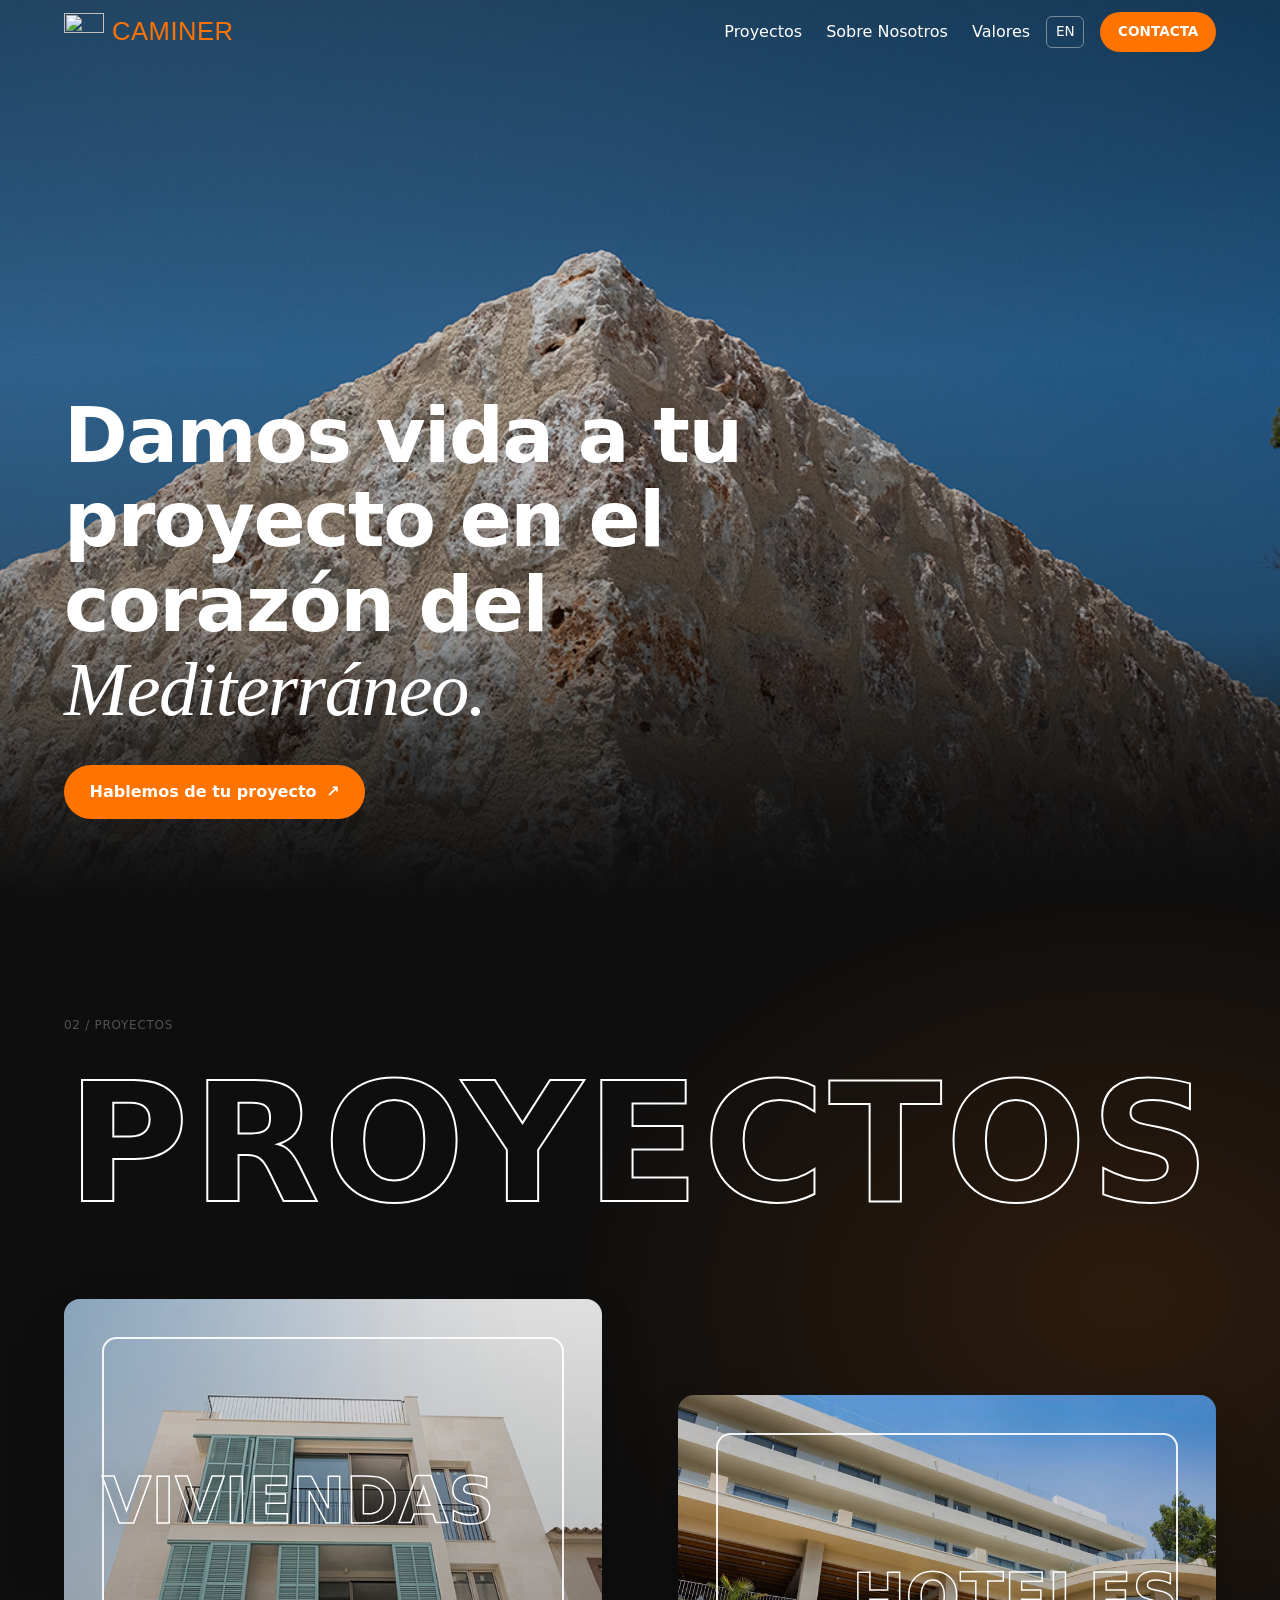
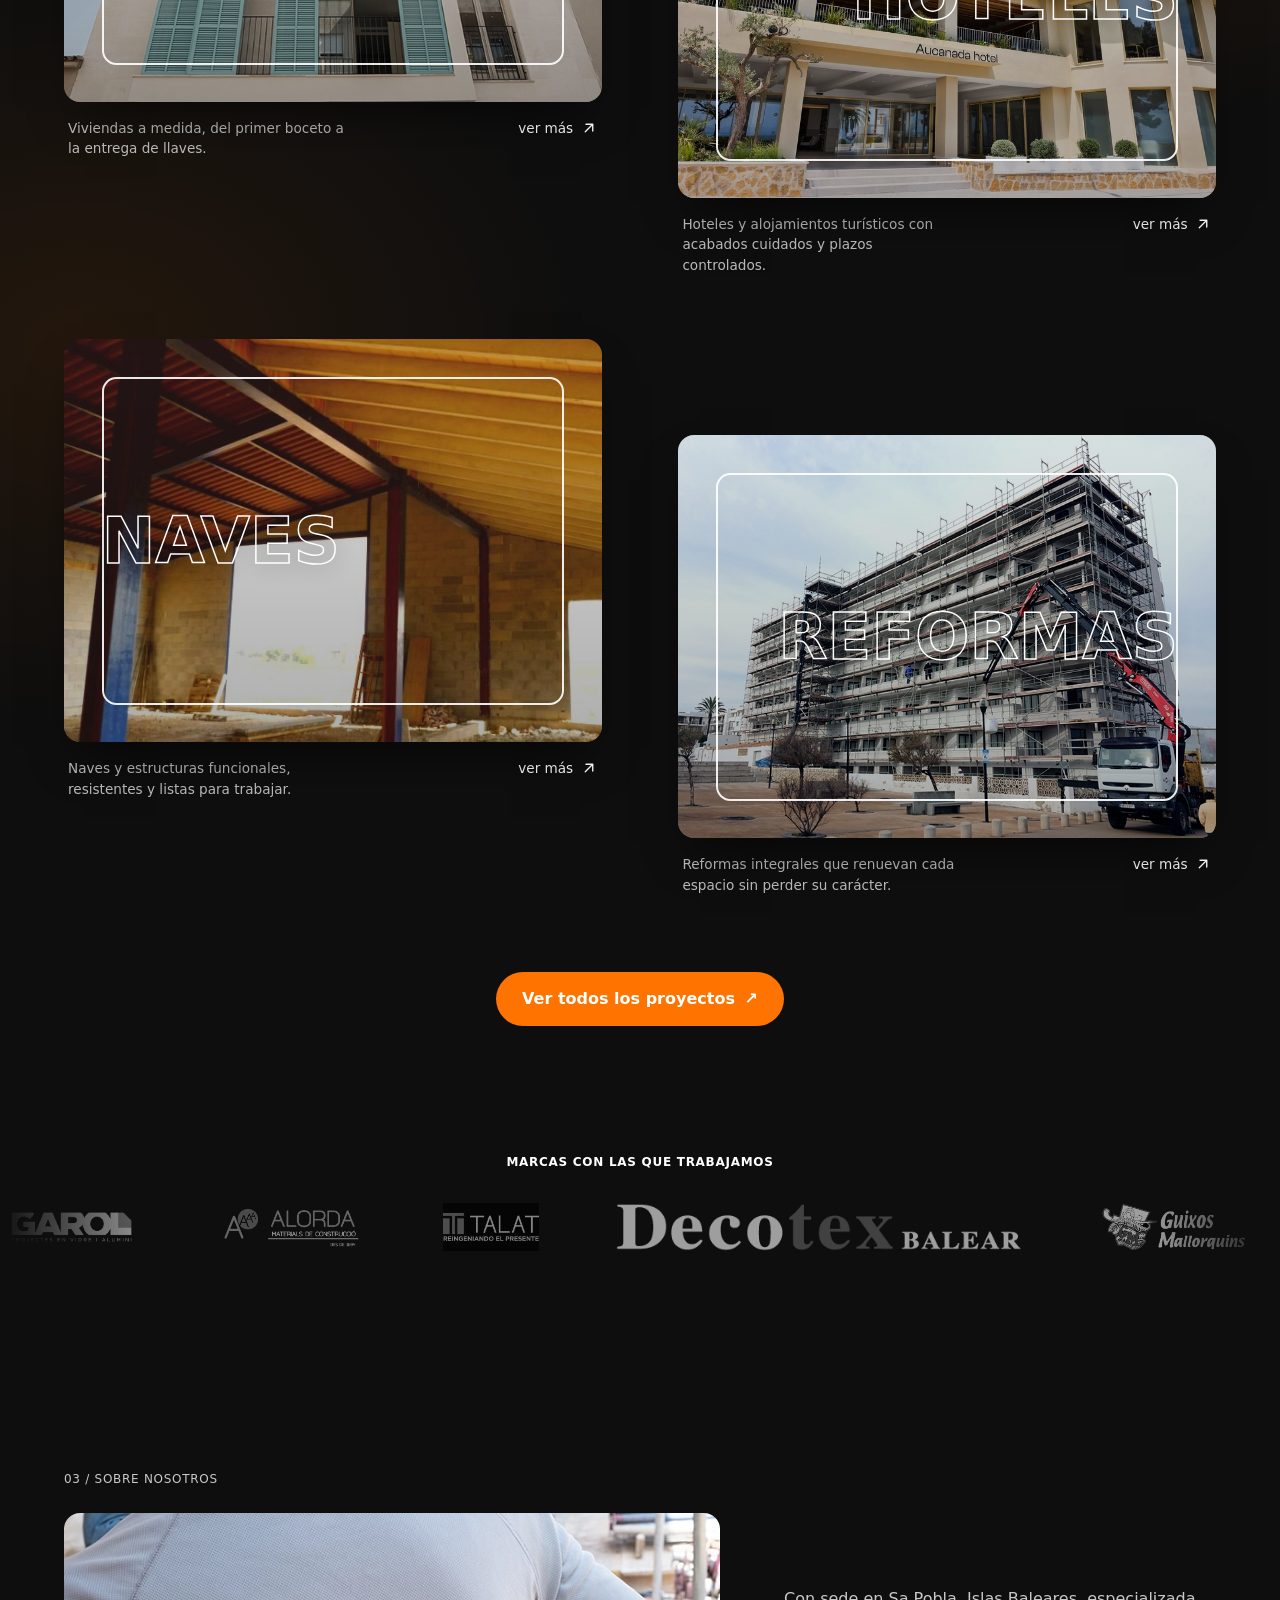
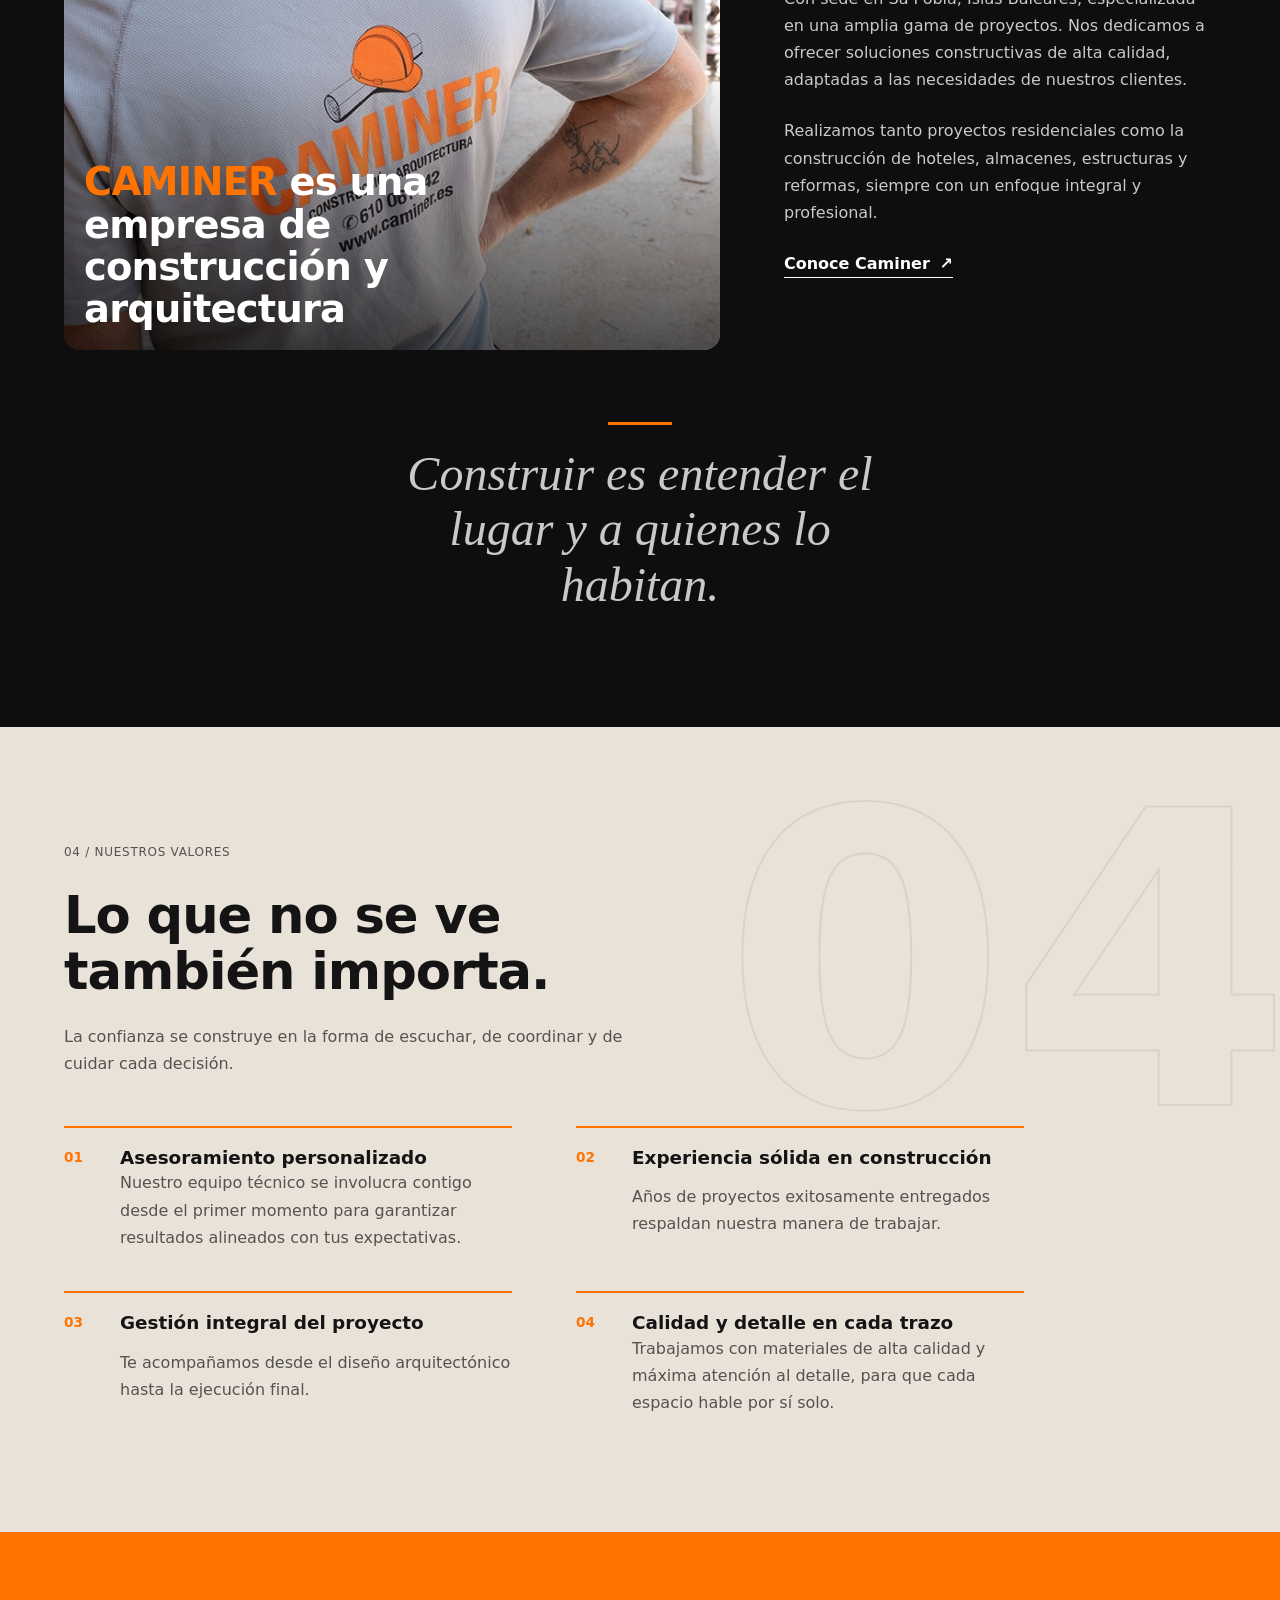
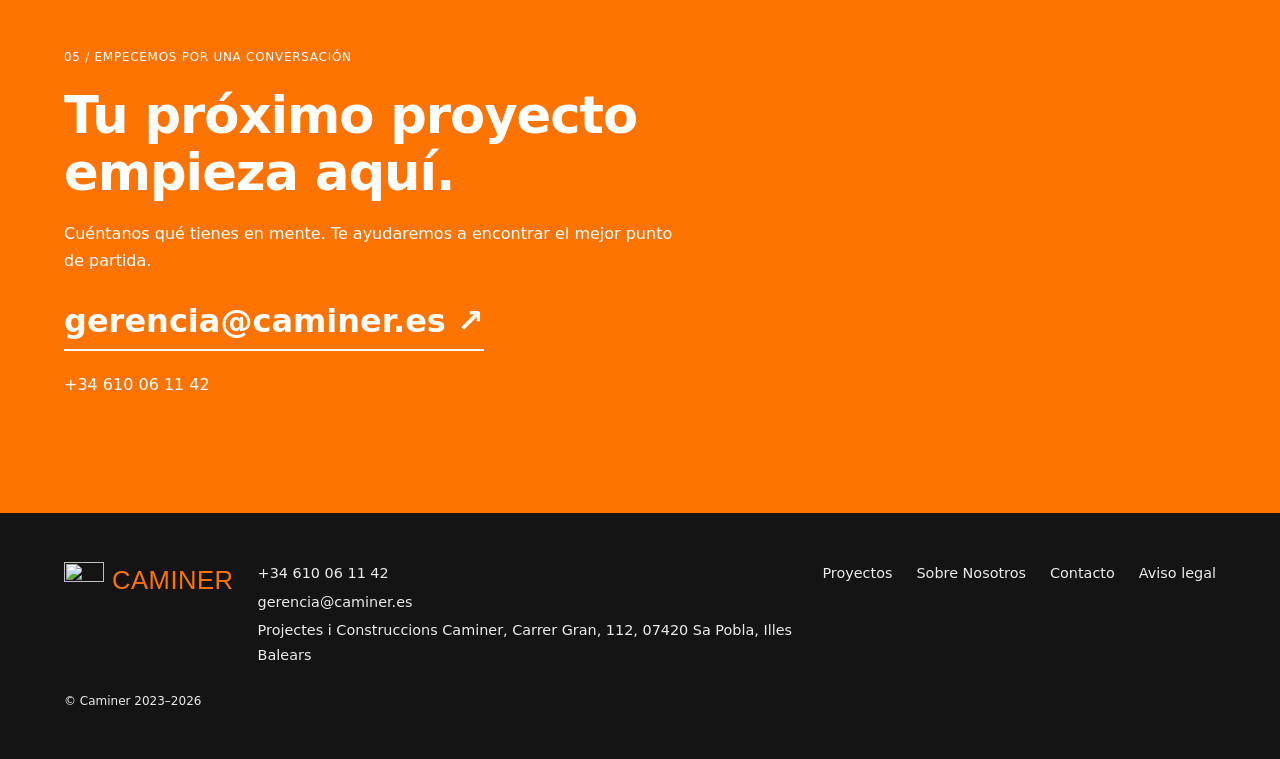
==== commit c40283b5: "muchos cambios" ====
--- a/index.html
+++ b/index.html
@@ -290,62 +290,58 @@
         </h2>
         <ul class="projects__list">
           <li class="project project--left reveal">
-            <a href="proyectos.html?filter=viviendas"
-              ><img
-                loading="lazy"
-                decoding="async"
-                src="assets/img/viviendas.webp"
-                alt="Terraza de una vivienda con carpintería de madera y vidrio"
-                width="800"
-                height="600"
-              /><span class="project__tag" data-i18n="proj.viviendas"
-                >VIVIENDAS</span
-              ></a
-            >
+            <a href="proyectos.html?filter=viviendas">
+              <span class="project__media">
+                <img loading="lazy" decoding="async" src="assets/img/viviendas.webp" alt="Terraza de una vivienda con carpintería de madera y vidrio" width="800" height="600" />
+                <span class="project__tag" data-i18n="proj.viviendas">VIVIENDAS</span>
+              </span>
+              <span class="project__meta">
+                <span class="project__desc" data-i18n="proj.viviendas.d">Viviendas a medida, del primer boceto a la entrega de llaves.</span>
+                <span class="project__more"><span data-i18n="proj.more">ver más</span> <svg class="project__arrow" viewBox="0 0 24 24" width="18" height="18" fill="none" stroke="currentColor" stroke-width="1.8" stroke-linecap="round" stroke-linejoin="round" aria-hidden="true"><path d="M7 17 17 7M8 7h9v9"/></svg></span>
+              </span>
+            </a>
           </li>
           <li class="project project--right reveal">
-            <a href="proyectos.html?filter=hoteles"
-              ><img
-                loading="lazy"
-                decoding="async"
-                src="assets/img/hoteles.webp"
-                alt="Hotel con piscina en Mallorca"
-                width="800"
-                height="600"
-              /><span class="project__tag" data-i18n="proj.hoteles"
-                >HOTELES</span
-              ></a
-            >
+            <a href="proyectos.html?filter=hoteles">
+              <span class="project__media">
+                <img loading="lazy" decoding="async" src="assets/img/hoteles.webp" alt="Hotel con piscina en Mallorca" width="800" height="600" />
+                <span class="project__tag" data-i18n="proj.hoteles">HOTELES</span>
+              </span>
+              <span class="project__meta">
+                <span class="project__desc" data-i18n="proj.hoteles.d">Hoteles y alojamientos turísticos con acabados cuidados y plazos controlados.</span>
+                <span class="project__more"><span data-i18n="proj.more">ver más</span> <svg class="project__arrow" viewBox="0 0 24 24" width="18" height="18" fill="none" stroke="currentColor" stroke-width="1.8" stroke-linecap="round" stroke-linejoin="round" aria-hidden="true"><path d="M7 17 17 7M8 7h9v9"/></svg></span>
+              </span>
+            </a>
           </li>
           <li class="project project--left reveal">
-            <a href="proyectos.html?filter=reformas"
-              ><img
-                loading="lazy"
-                decoding="async"
-                src="assets/img/reformas.webp"
-                alt="Interior de una vivienda reformada"
-                width="800"
-                height="600"
-              /><span class="project__tag" data-i18n="proj.reformas"
-                >REFORMAS</span
-              ></a
-            >
+            <a href="proyectos.html?filter=naves">
+              <span class="project__media">
+                <img loading="lazy" decoding="async" src="assets/img/naves.webp" alt="Nave industrial construida por Caminer" width="800" height="600" />
+                <span class="project__tag" data-i18n="proj.naves">NAVES</span>
+              </span>
+              <span class="project__meta">
+                <span class="project__desc" data-i18n="proj.naves.d">Naves y estructuras funcionales, resistentes y listas para trabajar.</span>
+                <span class="project__more"><span data-i18n="proj.more">ver más</span> <svg class="project__arrow" viewBox="0 0 24 24" width="18" height="18" fill="none" stroke="currentColor" stroke-width="1.8" stroke-linecap="round" stroke-linejoin="round" aria-hidden="true"><path d="M7 17 17 7M8 7h9v9"/></svg></span>
+              </span>
+            </a>
           </li>
           <li class="project project--right reveal">
-            <a href="proyectos.html?filter=naves"
-              ><img
-                loading="lazy"
-                decoding="async"
-                src="assets/img/naves.webp"
-                alt="Nave industrial construida por Caminer"
-                width="800"
-                height="600"
-              /><span class="project__tag" data-i18n="proj.naves"
-                >NAVES</span
-              ></a
-            >
+            <a href="proyectos.html?filter=reformas">
+              <span class="project__media">
+                <img loading="lazy" decoding="async" src="assets/img/reformas.webp" alt="Interior de una vivienda reformada" width="800" height="600" />
+                <span class="project__tag" data-i18n="proj.reformas">REFORMAS</span>
+              </span>
+              <span class="project__meta">
+                <span class="project__desc" data-i18n="proj.reformas.d">Reformas integrales que renuevan cada espacio sin perder su carácter.</span>
+                <span class="project__more"><span data-i18n="proj.more">ver más</span> <svg class="project__arrow" viewBox="0 0 24 24" width="18" height="18" fill="none" stroke="currentColor" stroke-width="1.8" stroke-linecap="round" stroke-linejoin="round" aria-hidden="true"><path d="M7 17 17 7M8 7h9v9"/></svg></span>
+              </span>
+            </a>
           </li>
         </ul>
+        <a class="pill projects__all reveal" href="proyectos.html"
+          ><span data-i18n="projects.all">Ver todos los proyectos</span>
+          <span aria-hidden="true">↗</span></a
+        >
       </section>
 
       <section class="brands" aria-labelledby="brands-title">
@@ -358,7 +354,7 @@
         </h2>
         <div class="brands__marquee">
           <ul class="brands__list">
-            <li>
+            <li><a href="https://garol-web.vercel.app/">
               <img
                 src="assets/icons/Garol.png"
                 alt="Marca 01"
@@ -366,9 +362,9 @@
                 height="56"
                 loading="lazy"
                 decoding="async"
-              />
-            </li>
-            <li>
+              /></a>
+            </li>
+            <li><a href="https://alordagrup.com/">
               <img
                 src="assets/icons/LOGO-ALORDA-2024.webp"
                 alt="Marca 02"
@@ -376,9 +372,9 @@
                 height="56"
                 loading="lazy"
                 decoding="async"
-              />
-            </li>
-            <li>
+              /></a>
+            </li>
+            <li><a href="https://talat.es/">
               <img
                 src="assets/icons/Logo-Talat.jpg"
                 alt="Marca 03"
@@ -386,9 +382,9 @@
                 height="56"
                 loading="lazy"
                 decoding="async"
-              />
-            </li>
-            <li>
+              /></a>
+            </li>
+            <li><a href="https://www.decotex.es/">
               <img
                 src="assets/icons/logo_decotex-letras_header.png"
                 alt="Marca 04"
@@ -396,9 +392,9 @@
                 height="56"
                 loading="lazy"
                 decoding="async"
-              />
-            </li>
-            <li>
+              /></a>
+            </li>
+            <li><a href="https://www.guixosmallorquins.es/">
               <img
                 src="assets/icons/logo_white.webp"
                 alt="Marca 05"
@@ -406,11 +402,11 @@
                 height="56"
                 loading="lazy"
                 decoding="async"
-              />
+              /></a>
             </li>
           </ul>
           <ul class="brands__list" aria-hidden="true">
-            <li>
+            <li><a href="https://garol-web.vercel.app/">
               <img
                 src="assets/icons/Garol.png"
                 alt="Marca 01"
@@ -418,9 +414,9 @@
                 height="56"
                 loading="lazy"
                 decoding="async"
-              />
-            </li>
-            <li>
+              /></a>
+            </li>
+            <li><a href="https://alordagrup.com/">
               <img
                 src="assets/icons/LOGO-ALORDA-2024.webp"
                 alt="Marca 02"
@@ -428,9 +424,9 @@
                 height="56"
                 loading="lazy"
                 decoding="async"
-              />
-            </li>
-            <li>
+              /></a>
+            </li>
+            <li><a href="https://talat.es/">
               <img
                 src="assets/icons/Logo-Talat.jpg"
                 alt="Marca 03"
@@ -438,9 +434,9 @@
                 height="56"
                 loading="lazy"
                 decoding="async"
-              />
-            </li>
-            <li>
+              /></a>
+            </li>
+            <li><a href="https://www.decotex.es/">
               <img
                 src="assets/icons/logo_decotex-letras_header.png"
                 alt="Marca 04"
@@ -448,9 +444,9 @@
                 height="56"
                 loading="lazy"
                 decoding="async"
-              />
-            </li>
-            <li>
+              /></a>
+            </li>
+            <li><a href="https://www.guixosmallorquins.es/">
               <img
                 src="assets/icons/logo_white.webp"
                 alt="Marca 05"
@@ -458,7 +454,7 @@
                 height="56"
                 loading="lazy"
                 decoding="async"
-              />
+              /></a>
             </li>
           </ul>
         </div>
@@ -494,7 +490,7 @@
             hoteles, almacenes, estructuras y reformas, siempre con un enfoque
             integral y profesional.
           </p>
-          <a class="arrow-link reveal reveal--right" href="#valores"
+          <a class="arrow-link reveal reveal--right" href="sobre-nosotros.html"
             ><span data-i18n="about.more">Conoce Caminer</span>
             <span aria-hidden="true">↗</span></a
           >
@@ -592,4 +588,4 @@
       <small>© Caminer 2023–<span data-year>2026</span></small>
     </footer>
   </body>
-</html>
+</html>
--- a/css/main.css
+++ b/css/main.css
@@ -114,7 +114,7 @@
   text-transform: uppercase;
 }
 .projects > .eyebrow {
-  text-align: center;
+  text-align: start;
   margin-bottom: 1rem;
 }
 
@@ -270,12 +270,20 @@
   content: "";
   position: absolute;
   inset: 0;
-  background: linear-gradient(
-    to bottom,
-    rgba(0, 0, 0, 0.35),
-    rgba(0, 0, 0, 0.1) 40%,
-    rgba(0, 0, 0, 0.6)
-  );
+  background:
+    /* last stretch melts into the projects section: no hard edge */
+    linear-gradient(
+      to bottom,
+      transparent 70%,
+      rgba(14, 14, 14, 0.7) 90%,
+      var(--night) 100%
+    ),
+    linear-gradient(
+      to bottom,
+      rgba(0, 0, 0, 0.35),
+      rgba(0, 0, 0, 0.1) 40%,
+      rgba(0, 0, 0, 0.6)
+    );
 }
 .hero__content {
   position: relative;
@@ -304,10 +312,23 @@
 
 /* projects */
 .projects {
-  background: var(--night);
+  position: relative;
   color: #fff;
-  padding: clamp(4rem, 9vw, 8rem) var(--pad);
+  padding: clamp(4rem, 9vw, 8rem) var(--pad) clamp(3rem, 6vw, 5rem);
   overflow: hidden;
+  /* warm glows for depth + a long, eased fade from night to the page colour,
+     so the next section (brands / about) arrives without a hard edge */
+  background:
+    radial-gradient(
+      52rem 38rem at 88% 22%,
+      rgba(255, 115, 0, 0.13),
+      transparent 70%
+    ),
+    radial-gradient(
+      46rem 34rem at 6% 58%,
+      rgba(255, 115, 0, 0.09),
+      transparent 70%
+    );
 }
 .projects__title a {
   display: block;
@@ -326,11 +347,11 @@
   color: transparent;
   -webkit-text-stroke: 2px #fff;
   letter-spacing: 0.02em;
-  margin-bottom: 3rem;
+  margin-bottom: clamp(2rem, 5vw, 4rem);
 }
 .projects__list {
   display: grid;
-  gap: clamp(1.5rem, 4vw, 3rem);
+  gap: clamp(2.5rem, 5vw, 4.5rem) clamp(2rem, 6vw, 6rem);
 }
 .project {
   width: min(88%, 46rem);
@@ -339,33 +360,56 @@
   justify-self: end;
 }
 .project a {
+  display: block;
+  color: inherit;
+}
+
+/* photo with an inner white frame, like the wireframe */
+.project__media {
+  --frame: 7cqw;
   position: relative;
   display: block;
+  container-type: inline-size;
   border-radius: 1rem;
-  overflow: visible;
-}
-.project img {
+  overflow: hidden;
+  aspect-ratio: 4/3;
+  background: #1c1c1c;
+  box-shadow: 0 1.5rem 3rem -1.25rem rgba(0, 0, 0, 0.7);
+}
+.project__media img {
   width: 100%;
+  height: 100%;
   aspect-ratio: 4/3;
   object-fit: cover;
-  border-radius: 1rem;
-}
-/* label stays inside the photo (no overhang, so nothing clips or collides):
-   rest = on the outer edge, hover/focus = centred. Transform-only. */
-.project a {
-  container-type: inline-size;
-}
-.project a::after {
+  transition: transform 0.9s var(--ease);
+}
+.project__media::before {
+  /* soft tint so the outlined label always reads */
   content: "";
   position: absolute;
   inset: 0;
-  border-radius: 1rem;
-  background: rgba(0, 0, 0, 0.22);
+  z-index: 1;
   pointer-events: none;
+  background: linear-gradient(
+    to bottom,
+    rgba(0, 0, 0, 0.12),
+    rgba(0, 0, 0, 0.32)
+  );
+  transition: opacity 0.5s;
+}
+.project__media::after {
+  content: "";
+  position: absolute;
+  inset: var(--frame);
+  z-index: 2;
+  border: 2px solid rgba(255, 255, 255, 0.9);
+  border-radius: 0.9rem;
+  pointer-events: none;
+  transition: inset 0.6s var(--ease);
 }
 .project__tag {
   position: absolute;
-  z-index: 1;
+  z-index: 3;
   top: 50%;
   left: 50%;
   white-space: nowrap;
@@ -381,32 +425,84 @@
     transform 0.6s var(--ease),
     color 0.4s;
 }
+/* rest: label sits on the frame's outer edge; hover/focus: centred and filled */
 .project--left .project__tag {
-  transform: translate(calc(-50cqw + 1.25rem), -50%);
+  transform: translate(calc(-50cqw + var(--frame)), -50%);
 }
 .project--right .project__tag {
-  transform: translate(calc(50cqw - 1.25rem - 100%), -50%);
+  transform: translate(calc(50cqw - var(--frame) - 100%), -50%);
+}
+
+/* caption row under the photo */
+.project__meta {
+  display: flex;
+  align-items: flex-start;
+  justify-content: space-between;
+  gap: 1.5rem;
+  padding: 1rem 0.25rem 0;
+  font-size: 0.85rem;
+  line-height: 1.5;
+}
+.project__desc {
+  max-width: 32ch;
+  color: rgba(255, 255, 255, 0.72);
+}
+.project__more {
+  display: inline-flex;
+  flex: none;
+  align-items: center;
+  gap: 0.4rem;
+  font-weight: 500;
+  white-space: nowrap;
+  background: linear-gradient(var(--accent), var(--accent)) 0 100% / 0 1px
+    no-repeat;
+  padding-bottom: 0.15rem;
+  transition: background-size 0.5s var(--ease), color 0.3s;
+}
+.project__arrow {
+  transition: transform 0.5s var(--ease);
+}
+
+.project a:focus-visible {
+  outline: 2px solid var(--accent);
+  outline-offset: 6px;
+  border-radius: 1rem;
 }
 .project a:focus-visible .project__tag {
   transform: translate(-50%, -50%);
   color: #fff;
+}
+.project a:focus-visible .project__media::after {
+  inset: calc(var(--frame) * 0.55);
+}
+.project a:focus-visible .project__more {
+  color: var(--accent);
+  background-size: 100% 1px;
 }
 @media (hover: hover) {
   .project a:hover .project__tag {
     transform: translate(-50%, -50%);
     color: #fff;
   }
-}
-@media (hover: hover) and (min-width: 860px) {
-  .project a {
-    transition: transform 0.6s var(--ease);
-  }
-  .project--left a:hover {
-    transform: translateX(1.25rem);
-  }
-  .project--right a:hover {
-    transform: translateX(-1.25rem);
-  }
+  .project a:hover .project__media img {
+    transform: scale(1.06);
+  }
+  .project a:hover .project__media::after {
+    inset: calc(var(--frame) * 0.55);
+  }
+  .project a:hover .project__more {
+    color: var(--accent);
+    background-size: 100% 1px;
+  }
+  .project a:hover .project__arrow {
+    transform: translate(3px, -3px);
+  }
+}
+.projects__all {
+  justify-self: center;
+  margin: clamp(3rem, 6vw, 5rem) auto 0;
+  display: flex;
+  width: fit-content;
 }
 @media (min-width: 860px) {
   .projects__list {
@@ -418,6 +514,15 @@
   }
   .project--right {
     margin-top: 6rem;
+  }
+}
+@media (prefers-reduced-motion: reduce) {
+  .project__media img,
+  .project__media::after,
+  .project__tag,
+  .project__more,
+  .project__arrow {
+    transition: none;
   }
 }
 
@@ -524,8 +629,9 @@
   display: grid;
   gap: 1.5rem;
   padding: 3rem var(--pad);
-  background: var(--bg);
+  background: var(--ink);
   font-size: 0.9rem;
+  color: var(--bg);
 }
 .site-footer address {
   display: grid;
@@ -750,8 +856,8 @@
 
 /* brands marquee: two identical lists, each slides by its own width = seamless loop */
 .brands {
-  padding: clamp(2.5rem, 6vw, 4.5rem) 0;
-  background: var(--bg);
+  padding: clamp(2rem, 4vw, 3.5rem) 0 clamp(4rem, 8vw, 7rem);
+  color: #fff;
   overflow: hidden;
 }
 .brands .brands__title {
@@ -784,7 +890,10 @@
 .brands__list {
   display: flex;
   flex: none;
+  min-width: 100%; /* each copy fills the screen, so no gap on wide displays */
+  justify-content: space-around;
   align-items: center;
+  will-change: transform;
   gap: clamp(2rem, 6vw, 5rem);
   padding-right: clamp(2rem, 6vw, 5rem);
   animation: marquee 40s linear infinite;
@@ -797,13 +906,15 @@
   width: auto;
   max-width: none;
   filter: grayscale(1);
+  /* dark strip: invert to light, then "screen" drops the black/white JPG backgrounds */
+  filter: grayscale(1) invert(1);
+  mix-blend-mode: screen;
   opacity: 0.6;
   transition:
     filter 0.3s,
     opacity 0.3s;
 }
 .brands__list img:hover {
-  filter: none;
   opacity: 1;
 }
 @keyframes marquee {
@@ -1001,3 +1112,22 @@
     transform: none;
   }
 }
+
+/* ---------- scroll-linked background: black while on projects/brands, white once past ----------
+   main.js sets --p (0 → 1) on <html> as the About section scrolls in. */
+:root {
+  --p: 0;
+}
+.js body {
+  background: color-mix(in srgb, var(--bg) calc(var(--p) * 100%), var(--night));
+}
+.js .about {
+  color: color-mix(in srgb, var(--ink) calc(var(--p) * 100%), #fff);
+}
+.js .about p,
+.js .about .about__quote {
+  color: color-mix(in srgb, var(--muted) calc(var(--p) * 100%), #c9c9c9);
+}
+.js .brands__list img[src*="white"] {
+  filter: grayscale(1);
+}
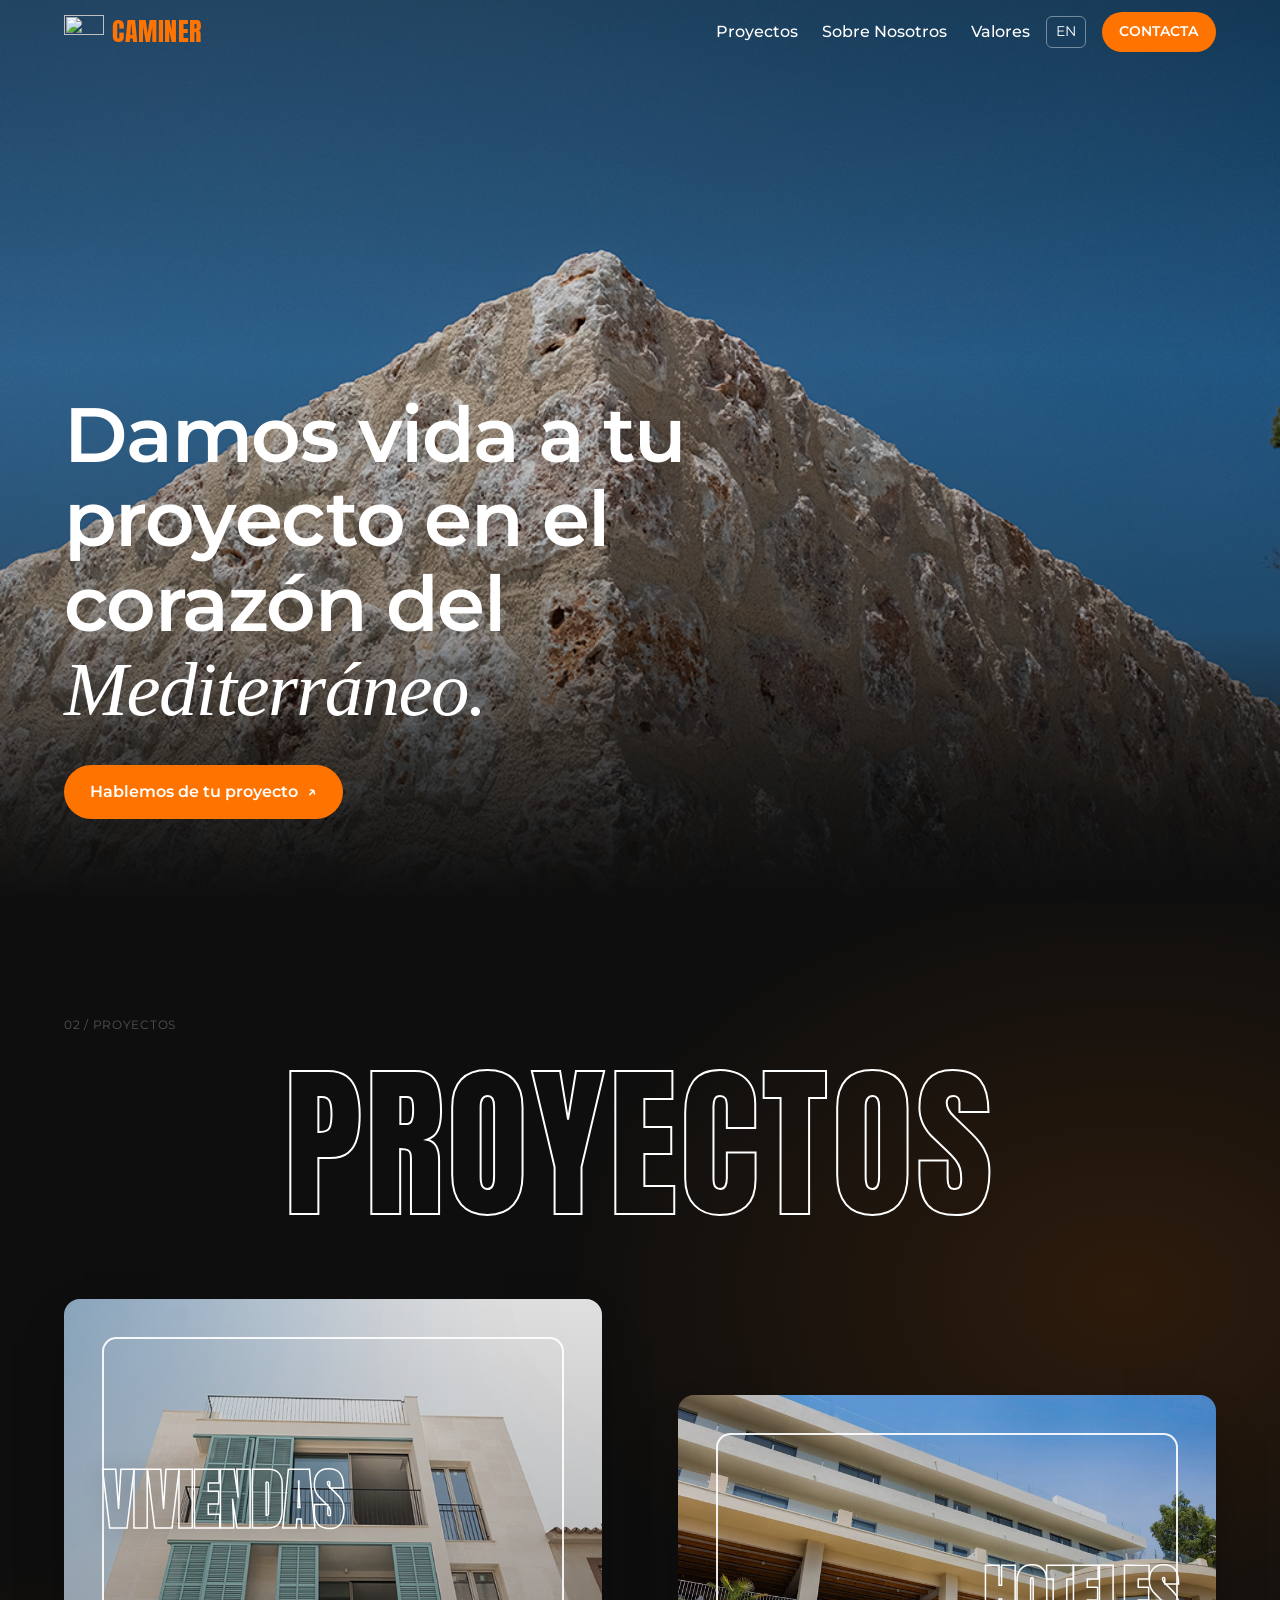
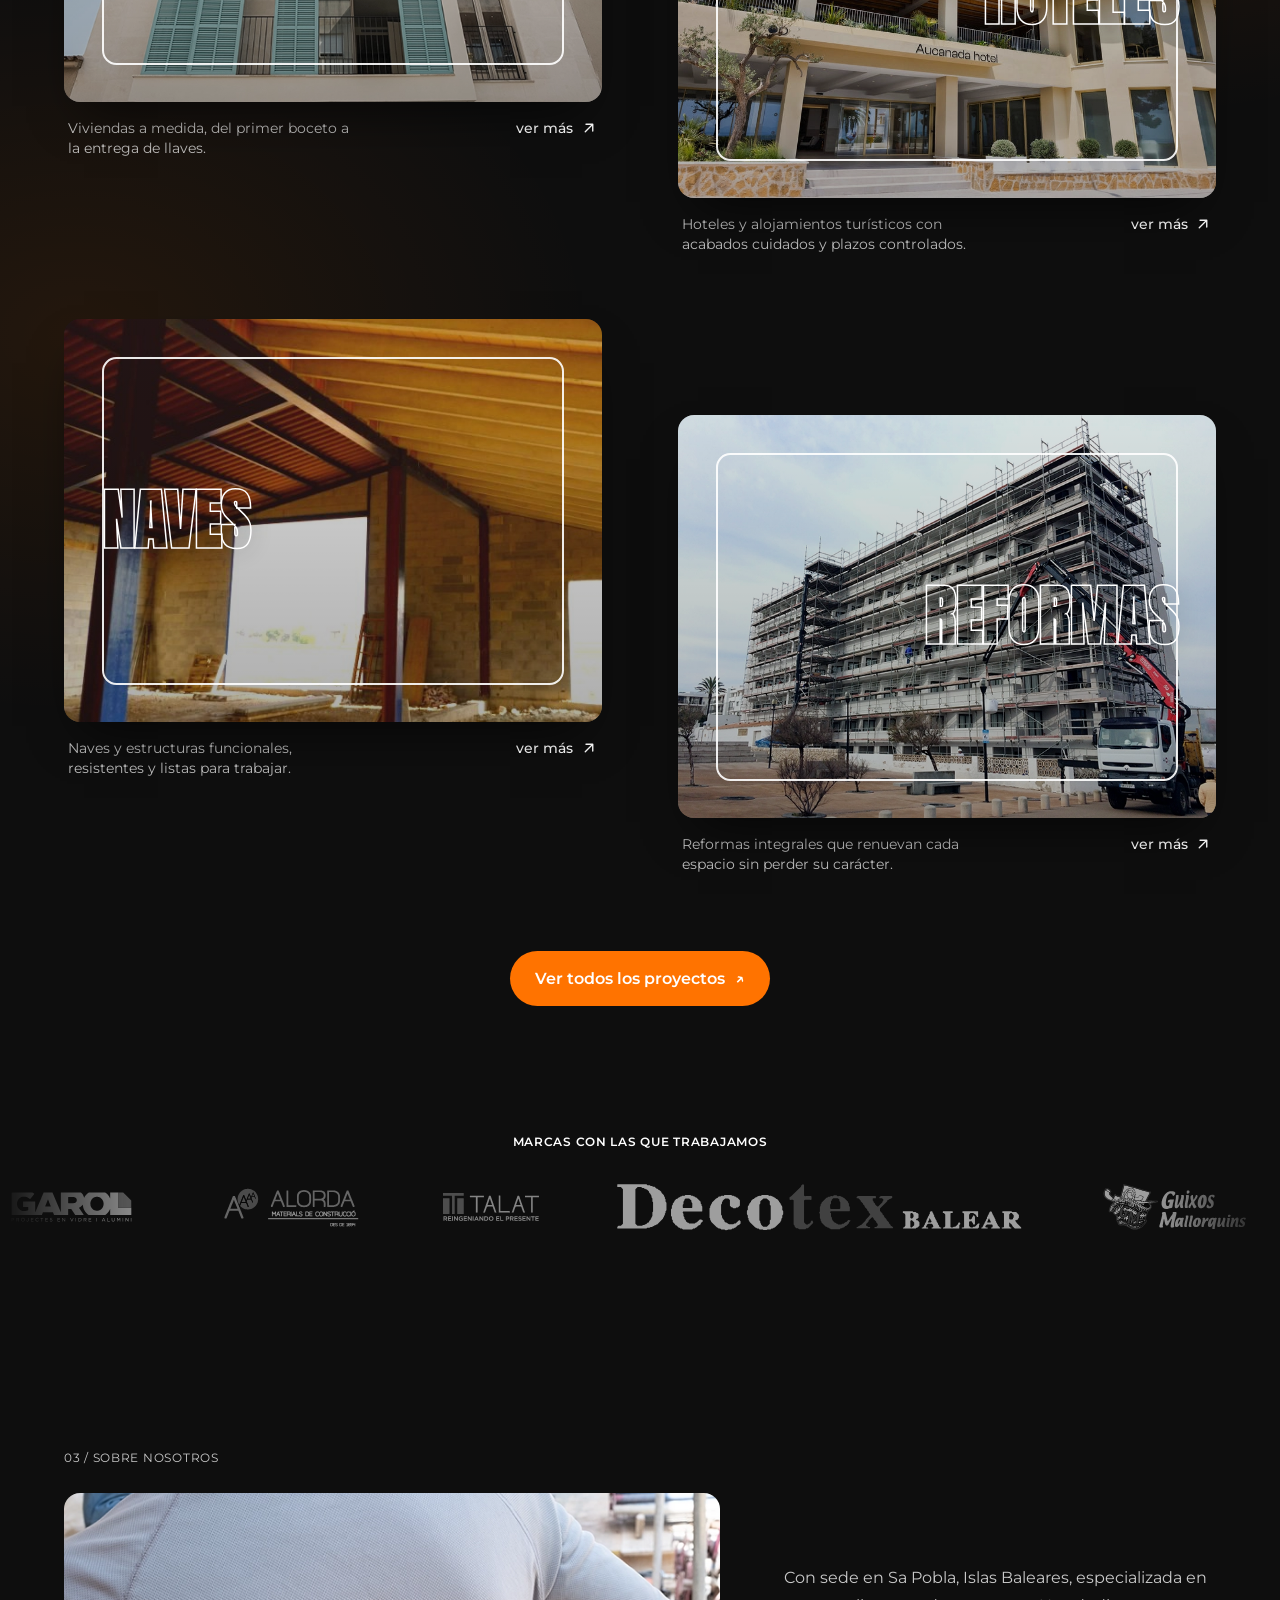
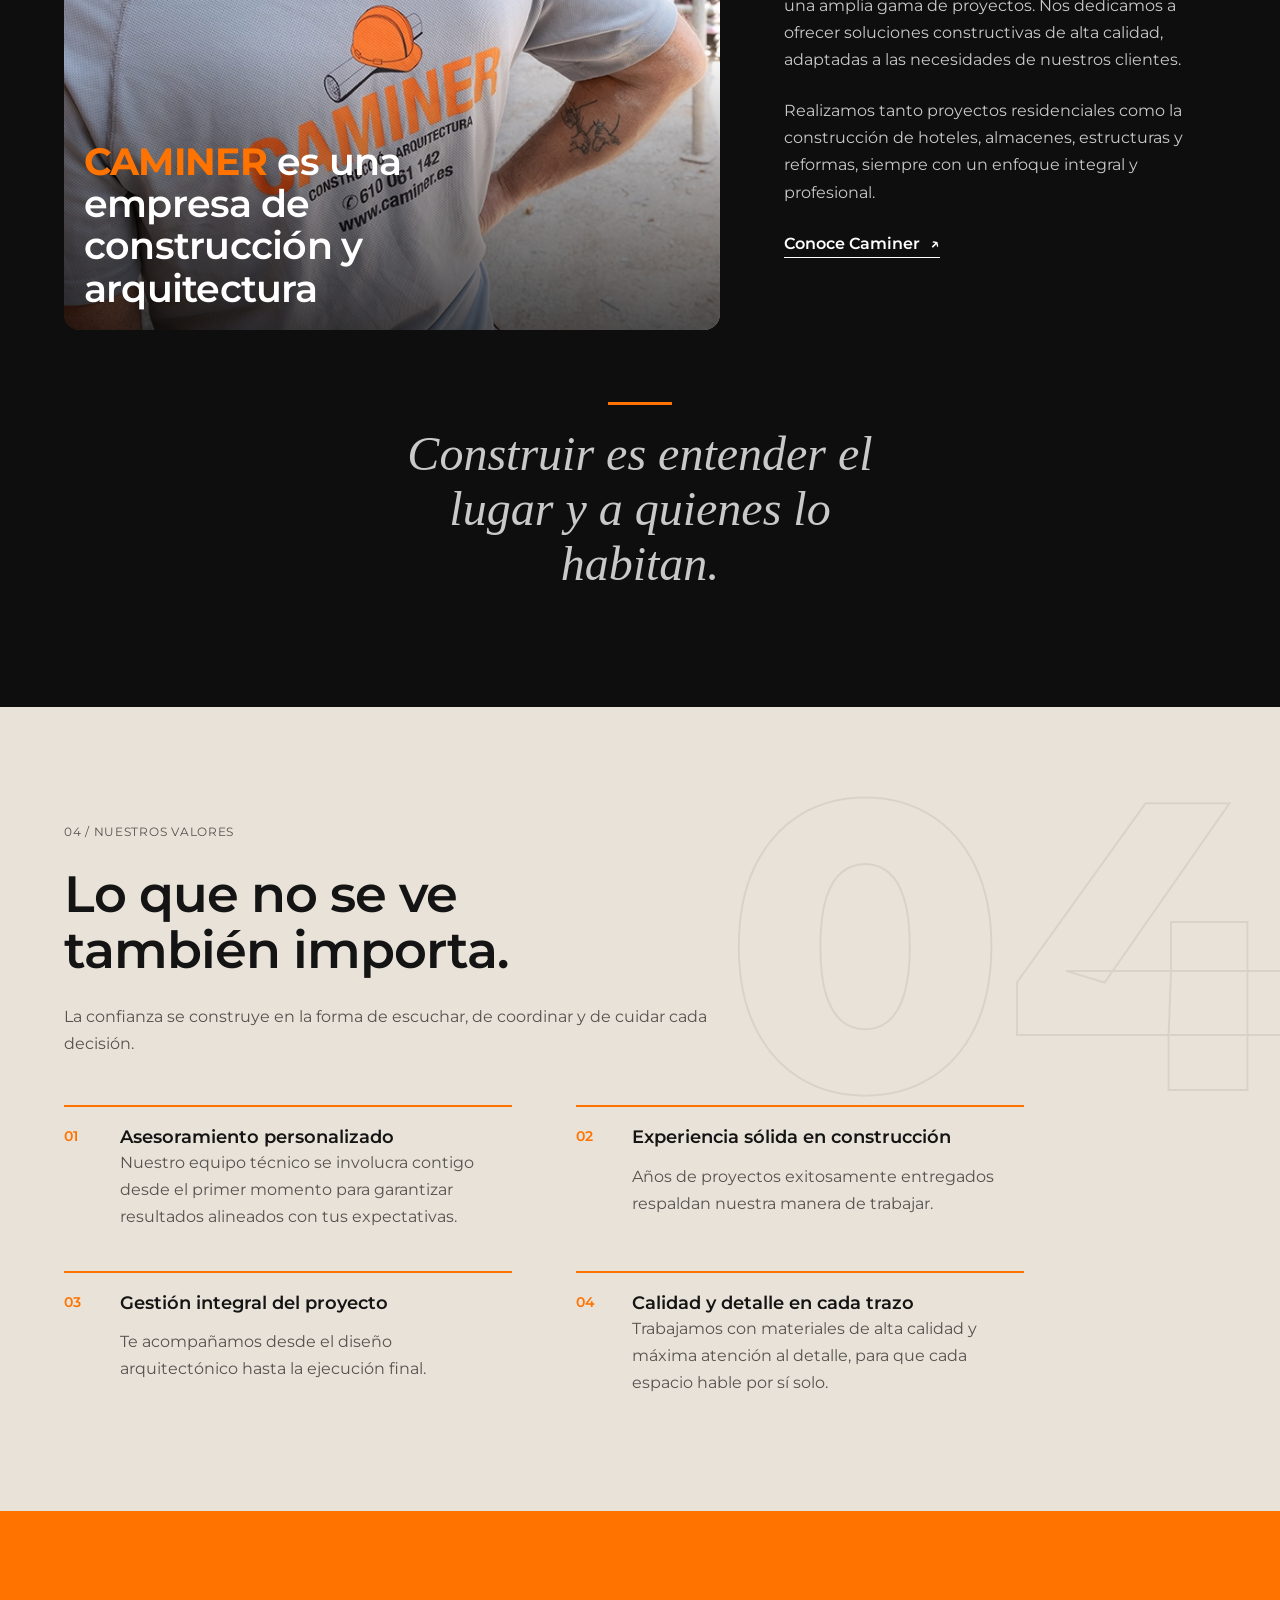
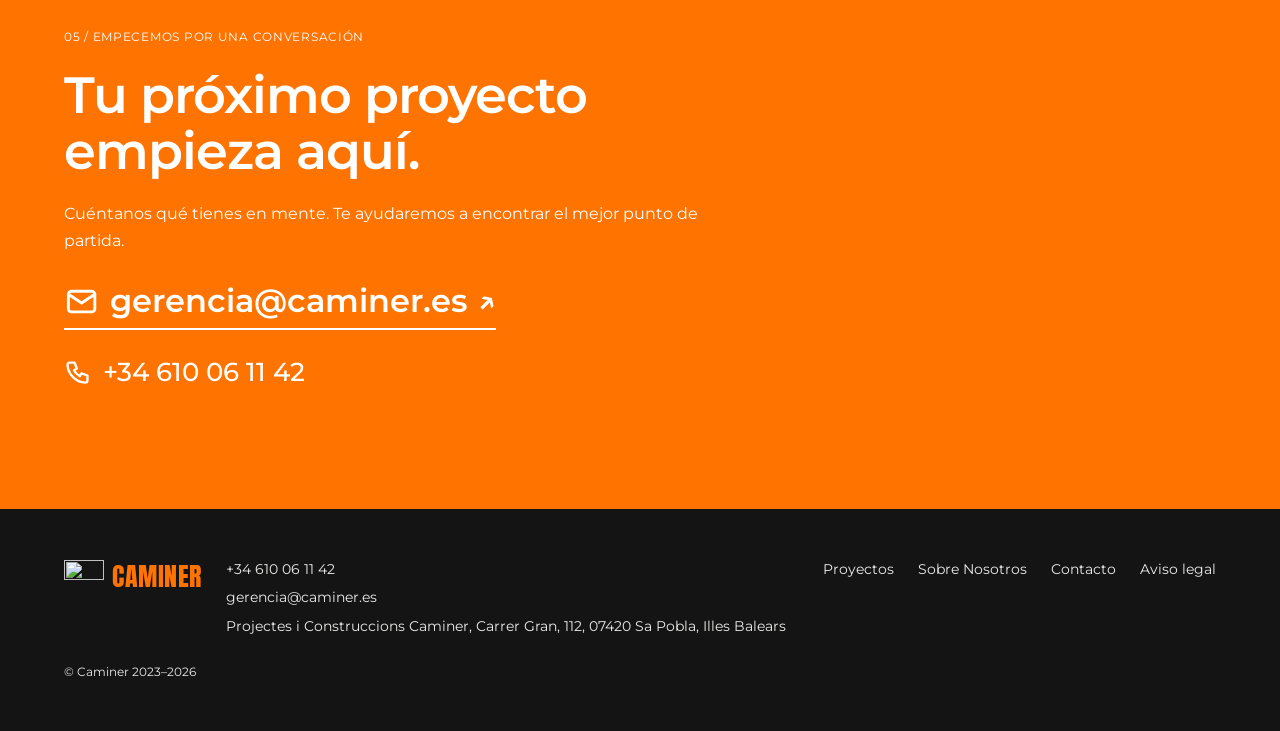
==== commit 25068d85: "arreglos" ====
--- a/index.html
+++ b/index.html
@@ -356,8 +356,7 @@
           <ul class="brands__list">
             <li><a href="https://garol-web.vercel.app/">
               <img
-                src="assets/icons/Garol.png"
-                alt="Marca 01"
+                src="assets/icons/Garol.svg" alt="Garol"
                 width="180"
                 height="56"
                 loading="lazy"
@@ -366,8 +365,7 @@
             </li>
             <li><a href="https://alordagrup.com/">
               <img
-                src="assets/icons/LOGO-ALORDA-2024.webp"
-                alt="Marca 02"
+                src="assets/icons/LOGO-ALORDA-2024.svg" alt="Alorda"
                 width="180"
                 height="56"
                 loading="lazy"
@@ -376,8 +374,7 @@
             </li>
             <li><a href="https://talat.es/">
               <img
-                src="assets/icons/Logo-Talat.jpg"
-                alt="Marca 03"
+                src="assets/icons/Logo-Talat.svg" alt="Talat"
                 width="180"
                 height="56"
                 loading="lazy"
@@ -386,8 +383,7 @@
             </li>
             <li><a href="https://www.decotex.es/">
               <img
-                src="assets/icons/logo_decotex-letras_header.png"
-                alt="Marca 04"
+                src="assets/icons/logo_decotex-letras_header.svg" alt="Decotex Balear"
                 width="180"
                 height="56"
                 loading="lazy"
@@ -396,8 +392,7 @@
             </li>
             <li><a href="https://www.guixosmallorquins.es/">
               <img
-                src="assets/icons/logo_white.webp"
-                alt="Marca 05"
+                src="assets/icons/logo_white.svg" alt="Guixos Mallorquins"
                 width="180"
                 height="56"
                 loading="lazy"
@@ -408,8 +403,7 @@
           <ul class="brands__list" aria-hidden="true">
             <li><a href="https://garol-web.vercel.app/">
               <img
-                src="assets/icons/Garol.png"
-                alt="Marca 01"
+                src="assets/icons/Garol.svg" alt="Garol"
                 width="180"
                 height="56"
                 loading="lazy"
@@ -418,8 +412,7 @@
             </li>
             <li><a href="https://alordagrup.com/">
               <img
-                src="assets/icons/LOGO-ALORDA-2024.webp"
-                alt="Marca 02"
+                src="assets/icons/LOGO-ALORDA-2024.svg" alt="Alorda"
                 width="180"
                 height="56"
                 loading="lazy"
@@ -428,8 +421,7 @@
             </li>
             <li><a href="https://talat.es/">
               <img
-                src="assets/icons/Logo-Talat.jpg"
-                alt="Marca 03"
+                src="assets/icons/Logo-Talat.svg" alt="Talat"
                 width="180"
                 height="56"
                 loading="lazy"
@@ -438,8 +430,7 @@
             </li>
             <li><a href="https://www.decotex.es/">
               <img
-                src="assets/icons/logo_decotex-letras_header.png"
-                alt="Marca 04"
+                src="assets/icons/logo_decotex-letras_header.svg" alt="Decotex Balear"
                 width="180"
                 height="56"
                 loading="lazy"
@@ -448,8 +439,7 @@
             </li>
             <li><a href="https://www.guixosmallorquins.es/">
               <img
-                src="assets/icons/logo_white.webp"
-                alt="Marca 05"
+                src="assets/icons/logo_white.svg" alt="Guixos Mallorquins"
                 width="180"
                 height="56"
                 loading="lazy"
@@ -558,10 +548,8 @@
           Cuéntanos qué tienes en mente. Te ayudaremos a encontrar el mejor
           punto de partida.
         </p>
-        <a class="cta__mail" href="mailto:gerencia@caminer.es"
-          >gerencia@caminer.es <span aria-hidden="true">↗</span></a
-        >
-        <a class="cta__tel" href="tel:+34610061142">+34 610 06 11 42</a>
+        <a class="cta__mail" href="mailto:gerencia@caminer.es"><svg class="cta__icon" viewBox="0 0 24 24" width="22" height="22" fill="none" stroke="currentColor" stroke-width="2" stroke-linecap="round" stroke-linejoin="round" aria-hidden="true"><rect x="3" y="5" width="18" height="14" rx="2"/><path d="m3 7 9 6 9-6"/></svg><span>gerencia@caminer.es</span> <span aria-hidden="true">↗</span></a>
+        <a class="cta__tel" href="tel:+34610061142"><svg class="cta__icon" viewBox="0 0 24 24" width="22" height="22" fill="none" stroke="currentColor" stroke-width="2" stroke-linecap="round" stroke-linejoin="round" aria-hidden="true"><path d="M5 4h4l2 5-2.5 1.5a11 11 0 0 0 5 5L15 13l5 2v4a2 2 0 0 1-2 2A16 16 0 0 1 3 6a2 2 0 0 1 2-2z"/></svg><span>+34 610 06 11 42</span></a>
       </section>
     </main>
 
--- a/css/main.css
+++ b/css/main.css
@@ -1,12 +1,12 @@
 @font-face {
   font-family: Montserrat;
-  src: url(../assets/fonts/Montserrat-VariableFont_wght.ttf) format("ttf");
+  src: url(../assets/fonts/Montserrat-VariableFont_wght.ttf) format("truetype");
   font-weight: 100 900;
   font-display: swap;
 }
 @font-face {
   font-family: Anton;
-  src: url(../assets/fonts/Anton-Regular.ttf) format("ttf");
+  src: url(../assets/fonts/Anton-Regular.ttf) format("truetype");
   font-display: swap;
 }
 @font-face {
@@ -50,6 +50,7 @@
   color: var(--ink);
   background: var(--bg);
 }
+html, body { overflow-x: clip; }
 img,
 video {
   display: block;
@@ -349,6 +350,11 @@
   letter-spacing: 0.02em;
   margin-bottom: clamp(2rem, 5vw, 4rem);
 }
+.projects__title,
+.project__tag {
+  font-family: var(--display);
+  font-weight: 400;
+}
 .projects__list {
   display: grid;
   gap: clamp(2.5rem, 5vw, 4.5rem) clamp(2rem, 6vw, 6rem);
@@ -618,10 +624,25 @@
 .cta p {
   color: #fff;
 }
+.cta__mail,
+.cta__tel {
+  display: inline-flex;
+  align-items: center;
+  gap: 0.65rem;
+}
 .cta__mail {
   font-size: clamp(1.2rem, 3vw, 2rem);
   font-weight: 600;
   border-bottom: 2px solid #fff;
+}
+.cta__tel {
+  font-size: clamp(1.1rem, 2.4vw, 1.6rem);
+  font-weight: 500;
+}
+.cta__icon {
+  flex: none;
+  width: 1.1em;
+  height: 1.1em;
 }
 
 /* footer */
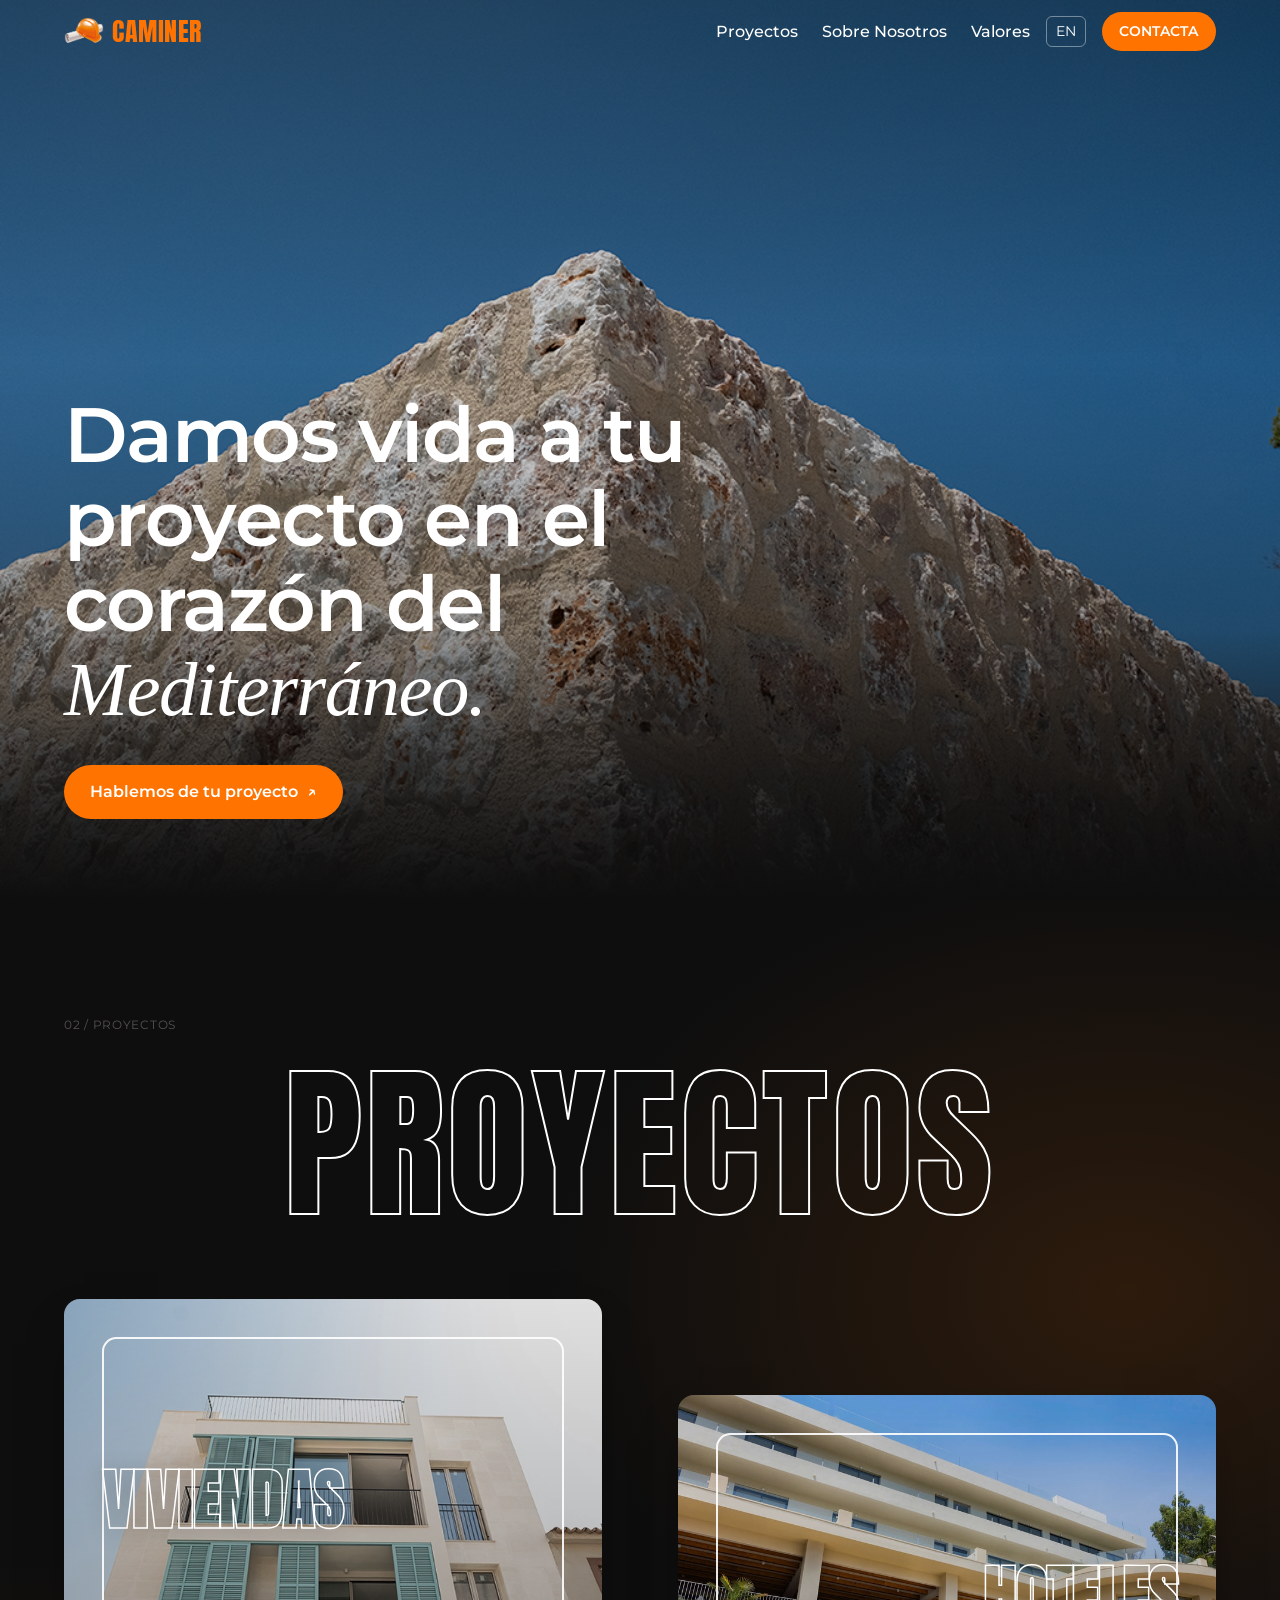
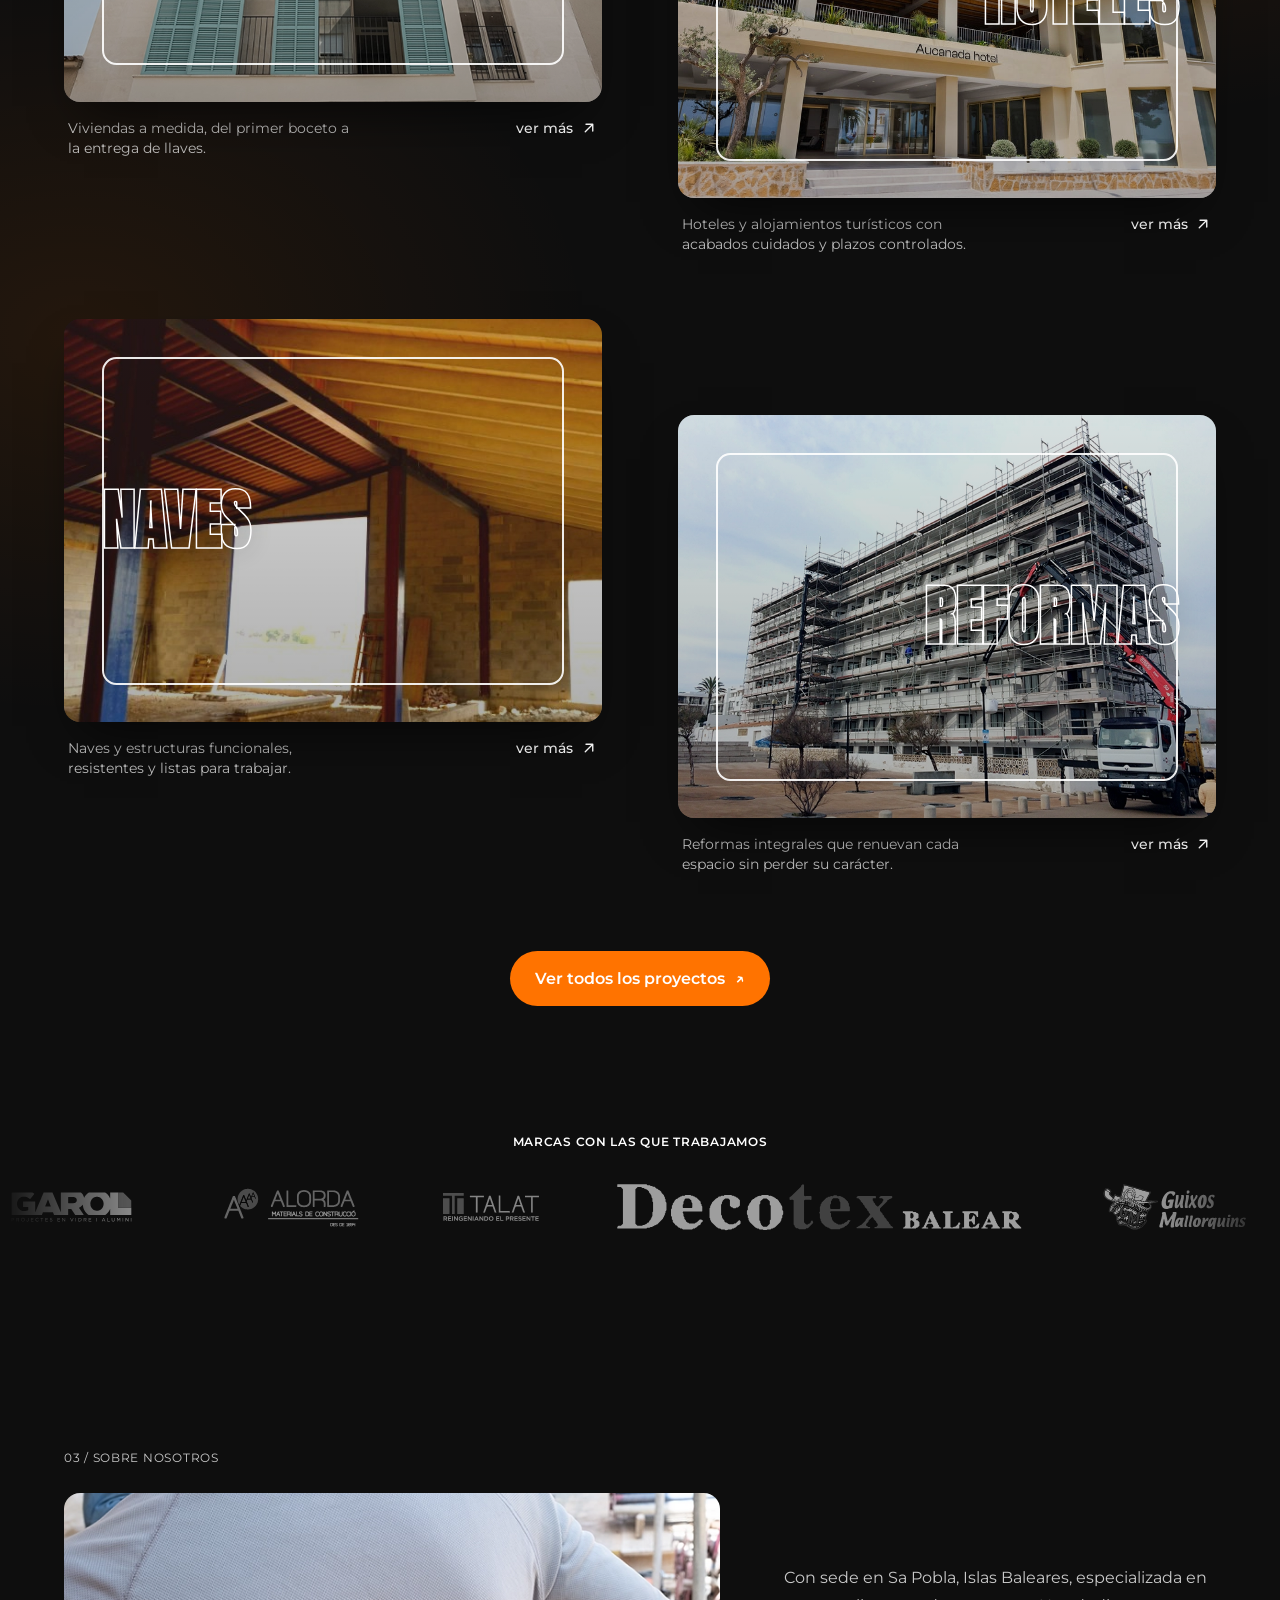
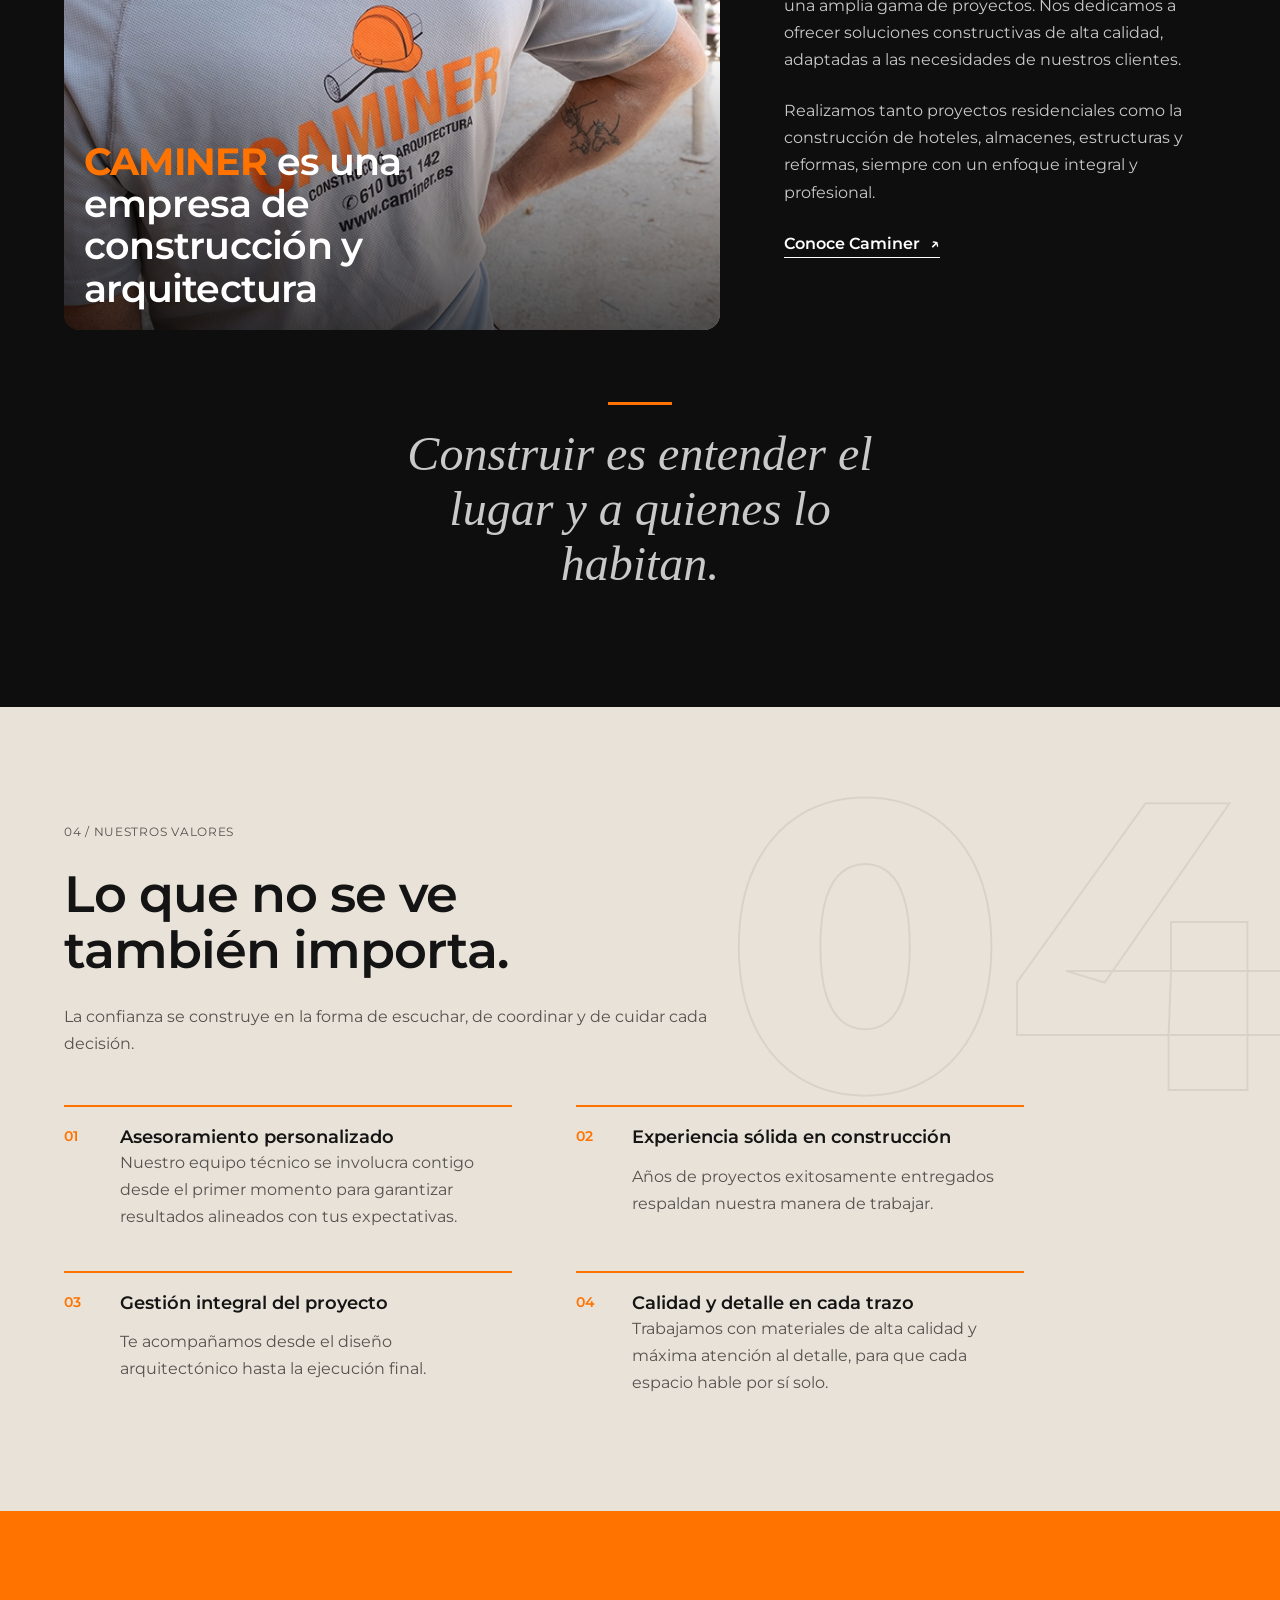
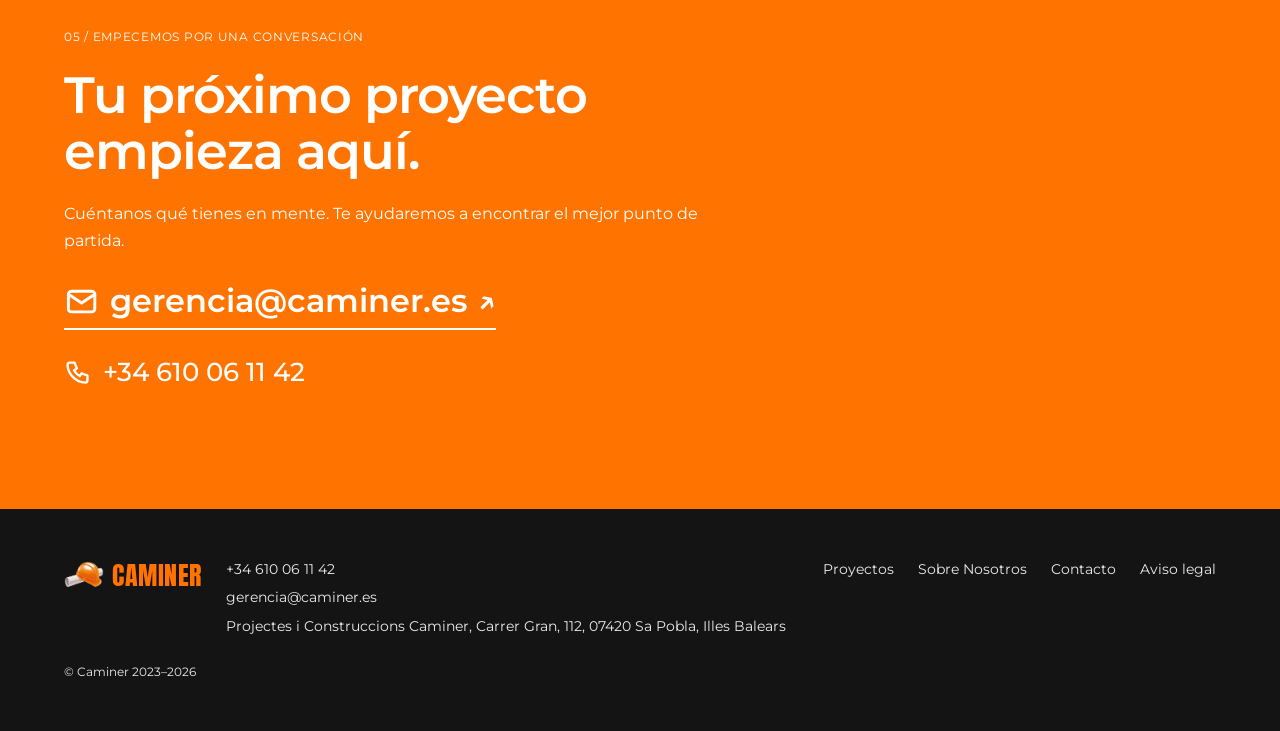
==== commit 80e89a69: "arreglando bugs de deploy" ====
--- a/index.html
+++ b/index.html
@@ -29,7 +29,7 @@
     <meta property="og:locale" content="es_ES" />
     <meta name="twitter:card" content="summary_large_image" />
     <meta name="theme-color" content="#ebebea" />
-    <link rel="icon" href="assets/icons/logo.png" />
+    <link rel="icon" href="assets/icons/Logo.png" />
     <link
       rel="preload"
       href="assets/fonts/Montserrat-VariableFont_wght.ttf"
@@ -69,7 +69,7 @@
 
     <header class="site-header">
       <a class="brand" href="#top" aria-label="Caminer, inicio"
-        ><img src="assets/icons/logo.png" alt="" width="40" height="40" /><span
+        ><img src="assets/icons/Logo.png" alt="" width="40" height="40" /><span
           >CAMINER</span
         ></a
       >
@@ -105,7 +105,7 @@
         <div class="menu__head">
           <a class="brand" href="#top"
             ><img
-              src="assets/icons/logo.png"
+              src="assets/icons/Logo.png"
               alt=""
               width="40"
               height="40"
@@ -555,7 +555,7 @@
 
     <footer class="site-footer">
       <a class="brand" href="/" aria-label="Caminer, inicio"
-        ><img src="assets/icons/logo.png" alt="" width="40" height="40" /><span
+        ><img src="assets/icons/Logo.png" alt="" width="40" height="40" /><span
           >CAMINER</span
         ></a
       >
